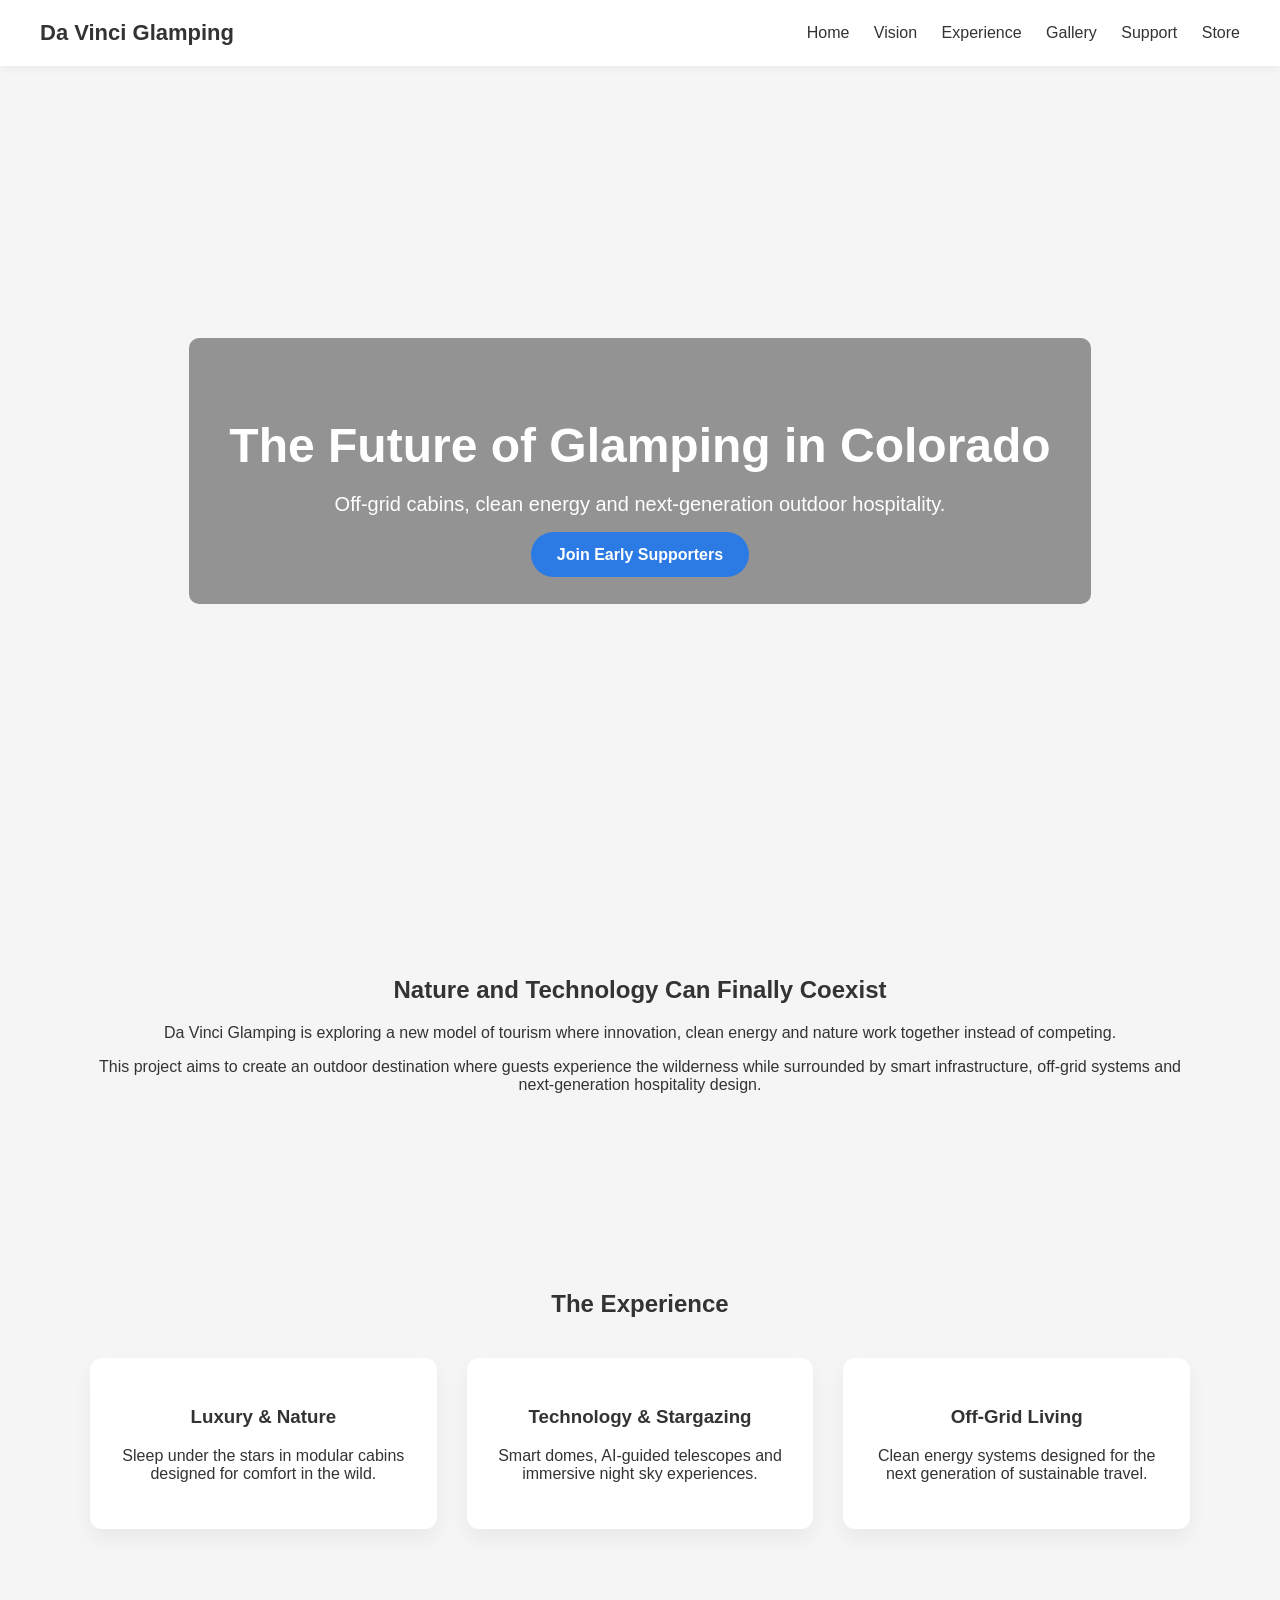
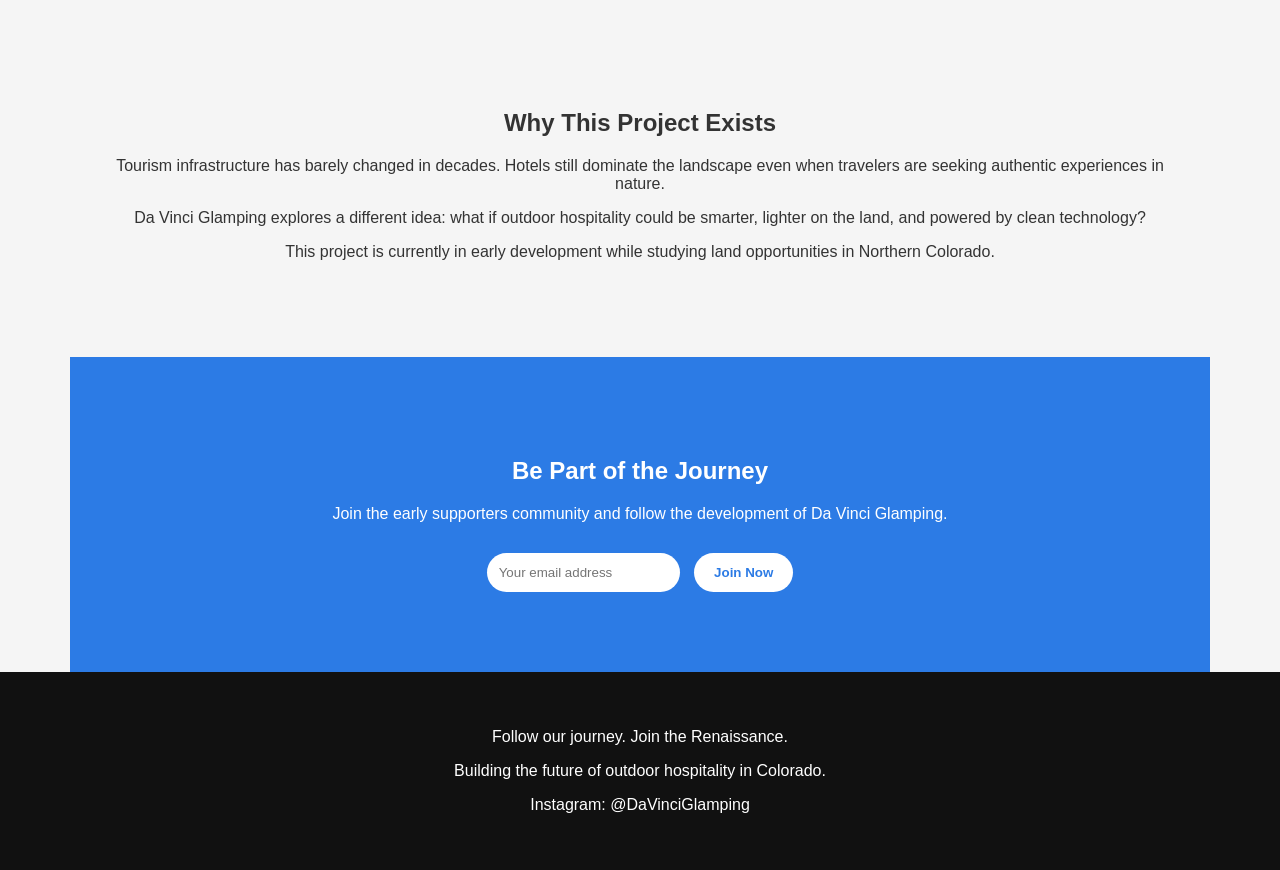
==== index.html @ 0dd84b02 "Update index.html" ====
<!DOCTYPE html>
<html lang="en">

<head>
<meta charset="UTF-8">
<meta name="viewport" content="width=device-width, initial-scale=1.0">

<title>Da Vinci Glamping | Future of Off-Grid Tourism</title>

<style>

body{
margin:0;
font-family:Arial, Helvetica, sans-serif;
background:#f5f5f5;
color:#333;
}

/* NAVBAR */

header{
background:white;
padding:20px;
box-shadow:0 2px 10px rgba(0,0,0,0.05);
}

nav{
display:flex;
justify-content:space-between;
align-items:center;
max-width:1200px;
margin:auto;
}

.logo{
font-size:22px;
font-weight:bold;
}

.menu a{
margin-left:20px;
text-decoration:none;
color:#333;
font-weight:500;
}

/* HERO */

.hero{
height:90vh;
background-image:url("hero.jpg");
background-size:cover;
background-position:center;
display:flex;
align-items:center;
justify-content:center;
text-align:center;
color:white;
}

.hero-content{
background:rgba(0,0,0,0.4);
padding:40px;
border-radius:10px;
}

.hero h1{
font-size:48px;
margin-bottom:10px;
}

.hero p{
font-size:20px;
margin-bottom:30px;
}

.button{
background:#2c7be5;
color:white;
padding:14px 26px;
border-radius:30px;
text-decoration:none;
font-weight:bold;
}

/* SECTIONS */

.section{
max-width:1100px;
margin:auto;
padding:80px 20px;
text-align:center;
}

.cards{
display:grid;
grid-template-columns:repeat(auto-fit,minmax(250px,1fr));
gap:30px;
margin-top:40px;
}

.card{
background:white;
padding:30px;
border-radius:12px;
box-shadow:0 10px 20px rgba(0,0,0,0.05);
}

/* BLUE SECTION */

.blue{
background:#2c7be5;
color:white;
}

/* EMAIL */

.email-box{
margin-top:30px;
}

.email-box input{
padding:12px;
border:none;
border-radius:20px;
margin-right:10px;
}

.email-box button{
padding:12px 20px;
border:none;
border-radius:20px;
background:white;
color:#2c7be5;
font-weight:bold;
}

/* FOOTER */

footer{
background:#111;
color:white;
padding:40px;
text-align:center;
}

</style>

</head>

<body>

<header>

<nav>

<div class="logo">Da Vinci Glamping</div>

<div class="menu">
<a href="index.html">Home</a>
<a href="vision.html">Vision</a>
<a href="experience.html">Experience</a>
<a href="gallery.html">Gallery</a>
<a href="support.html">Support</a>
<a href="shop.html">Store</a>
</div>

</nav>

</header>


<!-- HERO -->

<section class="hero">

<div class="hero-content">

<h1>The Future of Glamping in Colorado</h1>

<p>Off-grid cabins, clean energy and next-generation outdoor hospitality.</p>

<a class="button" href="support.html">Join Early Supporters</a>

</div>

</section>


<!-- VISION -->

<section class="section">

<h2>Nature and Technology Can Finally Coexist</h2>

<p>
Da Vinci Glamping is exploring a new model of tourism where innovation,
clean energy and nature work together instead of competing.
</p>

<p>
This project aims to create an outdoor destination where guests experience
the wilderness while surrounded by smart infrastructure,
off-grid systems and next-generation hospitality design.
</p>

</section>


<!-- EXPERIENCE -->

<section class="section">

<h2>The Experience</h2>

<div class="cards">

<div class="card">
<h3>Luxury & Nature</h3>
<p>Sleep under the stars in modular cabins designed for comfort in the wild.</p>
</div>

<div class="card">
<h3>Technology & Stargazing</h3>
<p>Smart domes, AI-guided telescopes and immersive night sky experiences.</p>
</div>

<div class="card">
<h3>Off-Grid Living</h3>
<p>Clean energy systems designed for the next generation of sustainable travel.</p>
</div>

</div>

</section>


<!-- WHY THIS PROJECT -->

<section class="section">

<h2>Why This Project Exists</h2>

<p>
Tourism infrastructure has barely changed in decades.
Hotels still dominate the landscape even when travelers are seeking
authentic experiences in nature.
</p>

<p>
Da Vinci Glamping explores a different idea:
what if outdoor hospitality could be smarter, lighter on the land,
and powered by clean technology?
</p>

<p>
This project is currently in early development
while studying land opportunities in Northern Colorado.
</p>

</section>


<!-- SUPPORTERS -->

<section class="section blue">

<h2>Be Part of the Journey</h2>

<p>
Join the early supporters community and follow the development
of Da Vinci Glamping.
</p>

<div class="email-box">

<input placeholder="Your email address">

<button>Join Now</button>

</div>

</section>


<footer>

<p>Follow our journey. Join the Renaissance.</p>

<p>Building the future of outdoor hospitality in Colorado.</p>

<p>Instagram: @DaVinciGlamping</p>

</footer>


</body>
</html>
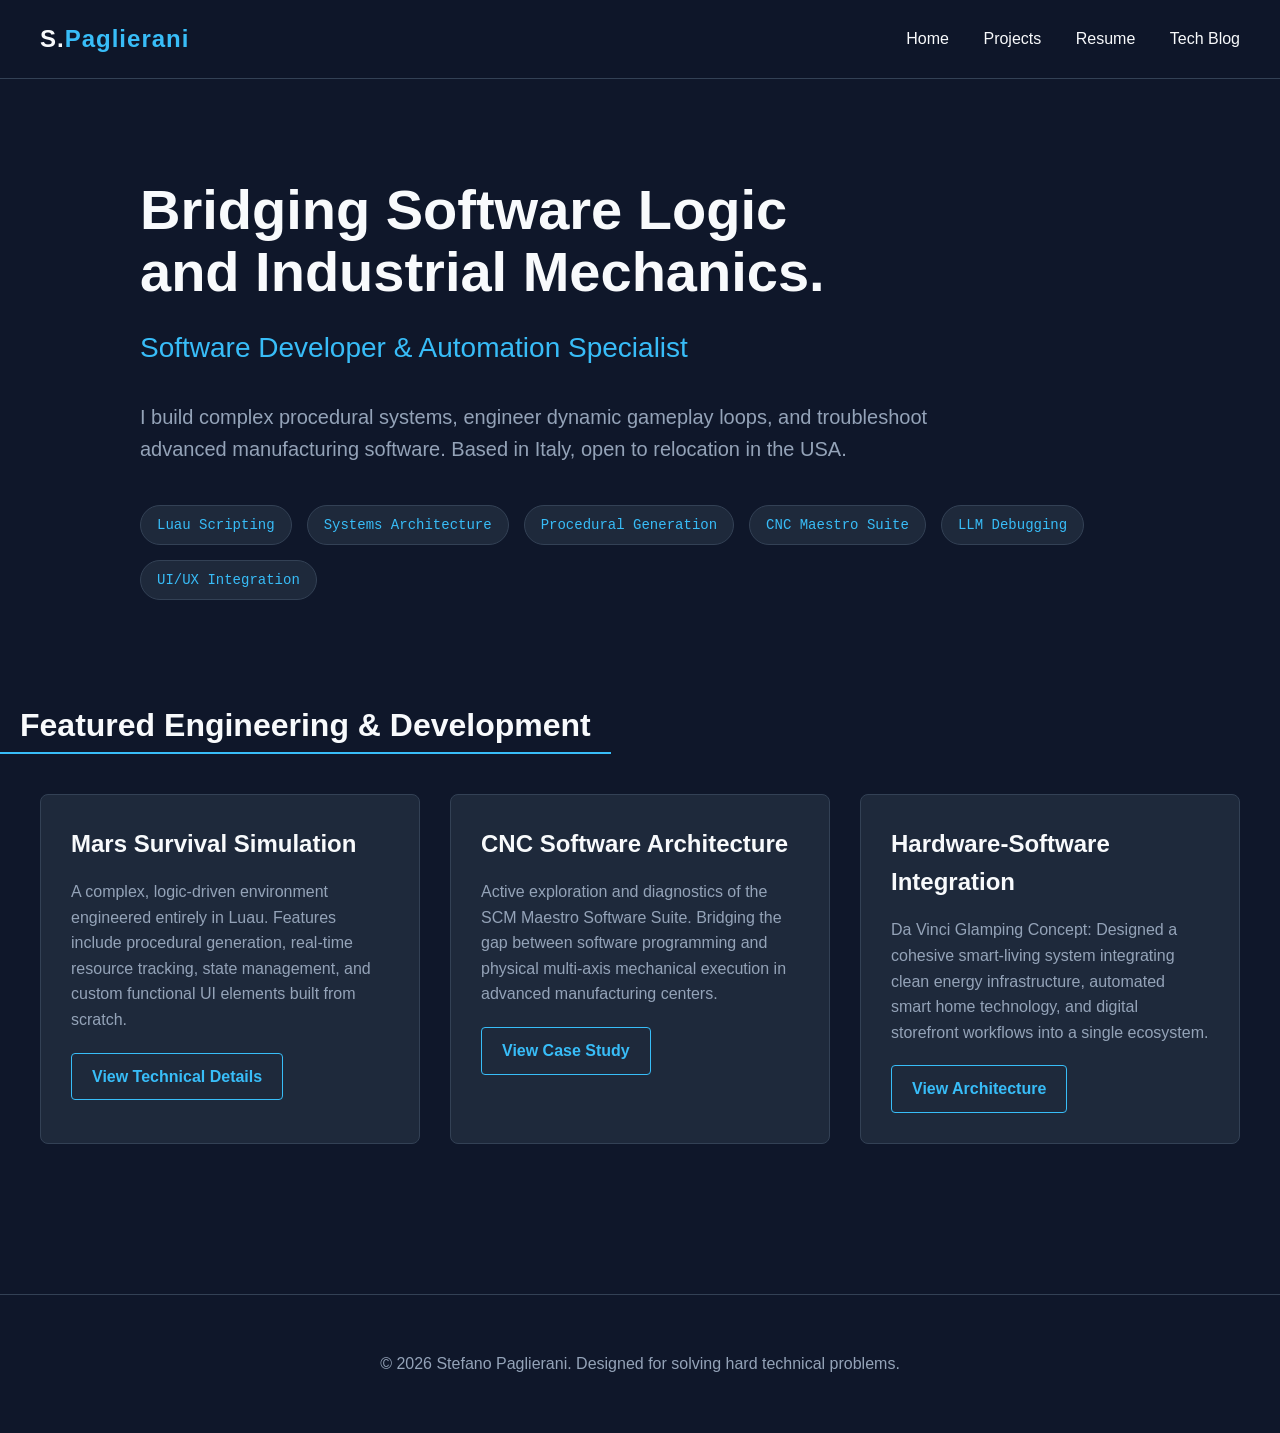
==== commit a4a4a0ec: "Update index.html" ====
--- a/index.html
+++ b/index.html
@@ -1,298 +1,240 @@
 <!DOCTYPE html>
 <html lang="en">
-
 <head>
-<meta charset="UTF-8">
-<meta name="viewport" content="width=device-width, initial-scale=1.0">
-
-<title>Da Vinci Glamping | Future of Off-Grid Tourism</title>
-
-<style>
-
-body{
-margin:0;
-font-family:Arial, Helvetica, sans-serif;
-background:#f5f5f5;
-color:#333;
-}
-
-/* NAVBAR */
-
-header{
-background:white;
-padding:20px;
-box-shadow:0 2px 10px rgba(0,0,0,0.05);
-}
-
-nav{
-display:flex;
-justify-content:space-between;
-align-items:center;
-max-width:1200px;
-margin:auto;
-}
-
-.logo{
-font-size:22px;
-font-weight:bold;
-}
-
-.menu a{
-margin-left:20px;
-text-decoration:none;
-color:#333;
-font-weight:500;
-}
-
-/* HERO */
-
-.hero{
-height:90vh;
-background-image:url("hero.jpg");
-background-size:cover;
-background-position:center;
-display:flex;
-align-items:center;
-justify-content:center;
-text-align:center;
-color:white;
-}
-
-.hero-content{
-background:rgba(0,0,0,0.4);
-padding:40px;
-border-radius:10px;
-}
-
-.hero h1{
-font-size:48px;
-margin-bottom:10px;
-}
-
-.hero p{
-font-size:20px;
-margin-bottom:30px;
-}
-
-.button{
-background:#2c7be5;
-color:white;
-padding:14px 26px;
-border-radius:30px;
-text-decoration:none;
-font-weight:bold;
-}
-
-/* SECTIONS */
-
-.section{
-max-width:1100px;
-margin:auto;
-padding:80px 20px;
-text-align:center;
-}
-
-.cards{
-display:grid;
-grid-template-columns:repeat(auto-fit,minmax(250px,1fr));
-gap:30px;
-margin-top:40px;
-}
-
-.card{
-background:white;
-padding:30px;
-border-radius:12px;
-box-shadow:0 10px 20px rgba(0,0,0,0.05);
-}
-
-/* BLUE SECTION */
-
-.blue{
-background:#2c7be5;
-color:white;
-}
-
-/* EMAIL */
-
-.email-box{
-margin-top:30px;
-}
-
-.email-box input{
-padding:12px;
-border:none;
-border-radius:20px;
-margin-right:10px;
-}
-
-.email-box button{
-padding:12px 20px;
-border:none;
-border-radius:20px;
-background:white;
-color:#2c7be5;
-font-weight:bold;
-}
-
-/* FOOTER */
-
-footer{
-background:#111;
-color:white;
-padding:40px;
-text-align:center;
-}
-
-</style>
-
+    <meta charset="UTF-8">
+    <meta name="viewport" content="width=device-width, initial-scale=1.0">
+    <title>Stefano Paglierani | Software Developer & Automation Specialist</title>
+    <style>
+        :root {
+            --bg-color: #0f172a;
+            --text-main: #f8fafc;
+            --text-muted: #94a3b8;
+            --accent: #38bdf8;
+            --card-bg: #1e293b;
+        }
+
+        body {
+            margin: 0;
+            font-family: 'Segoe UI', Roboto, Helvetica, sans-serif;
+            background-color: var(--bg-color);
+            color: var(--text-main);
+            line-height: 1.6;
+        }
+
+        /* NAVBAR */
+        header {
+            background-color: rgba(15, 23, 42, 0.95);
+            padding: 20px 40px;
+            border-bottom: 1px solid #334155;
+            position: sticky;
+            top: 0;
+            z-index: 100;
+        }
+
+        nav {
+            display: flex;
+            justify-content: space-between;
+            align-items: center;
+            max-width: 1200px;
+            margin: auto;
+        }
+
+        .logo {
+            font-size: 24px;
+            font-weight: 700;
+            letter-spacing: 1px;
+        }
+
+        .logo span {
+            color: var(--accent);
+        }
+
+        .menu a {
+            margin-left: 30px;
+            text-decoration: none;
+            color: var(--text-main);
+            font-weight: 500;
+            transition: color 0.3s;
+        }
+
+        .menu a:hover {
+            color: var(--accent);
+        }
+
+        /* HERO SECTION */
+        .hero {
+            max-width: 1000px;
+            margin: 100px auto;
+            padding: 0 20px;
+        }
+
+        .hero h1 {
+            font-size: 56px;
+            margin-bottom: 10px;
+            line-height: 1.1;
+        }
+
+        .hero h2 {
+            font-size: 28px;
+            color: var(--accent);
+            font-weight: 400;
+            margin-bottom: 30px;
+        }
+
+        .hero p {
+            font-size: 20px;
+            color: var(--text-muted);
+            max-width: 800px;
+            margin-bottom: 40px;
+        }
+
+        /* TECH STACK */
+        .tech-stack {
+            display: flex;
+            gap: 15px;
+            flex-wrap: wrap;
+            margin-bottom: 50px;
+        }
+
+        .tech-tag {
+            background-color: var(--card-bg);
+            border: 1px solid #334155;
+            padding: 8px 16px;
+            border-radius: 20px;
+            font-family: monospace;
+            font-size: 14px;
+            color: var(--accent);
+        }
+
+        /* PROJECTS GRID */
+        .section-title {
+            max-width: 1200px;
+            margin: 0 auto 40px auto;
+            padding: 0 20px;
+            font-size: 32px;
+            border-bottom: 2px solid var(--accent);
+            display: inline-block;
+        }
+
+        .projects {
+            max-width: 1200px;
+            margin: auto;
+            padding: 0 20px 100px 20px;
+            display: grid;
+            grid-template-columns: repeat(auto-fit, minmax(350px, 1fr));
+            gap: 30px;
+        }
+
+        .project-card {
+            background-color: var(--card-bg);
+            padding: 30px;
+            border-radius: 8px;
+            border: 1px solid #334155;
+            transition: transform 0.3s;
+        }
+
+        .project-card:hover {
+            transform: translateY(-5px);
+            border-color: var(--accent);
+        }
+
+        .project-card h3 {
+            font-size: 24px;
+            margin-top: 0;
+            margin-bottom: 15px;
+        }
+
+        .project-card p {
+            color: var(--text-muted);
+            margin-bottom: 20px;
+        }
+
+        .btn {
+            display: inline-block;
+            background-color: transparent;
+            color: var(--accent);
+            padding: 10px 20px;
+            border: 1px solid var(--accent);
+            border-radius: 4px;
+            text-decoration: none;
+            font-weight: bold;
+            transition: all 0.3s;
+        }
+
+        .btn:hover {
+            background-color: var(--accent);
+            color: var(--bg-color);
+        }
+
+        /* FOOTER */
+        footer {
+            text-align: center;
+            padding: 40px;
+            border-top: 1px solid #334155;
+            color: var(--text-muted);
+            margin-top: 50px;
+        }
+    </style>
 </head>
-
 <body>
 
-<header>
-
-<nav>
-
-<div class="logo">Da Vinci Glamping</div>
-
-<div class="menu">
-<a href="index.html">Home</a>
-<a href="vision.html">Vision</a>
-<a href="experience.html">Experience</a>
-<a href="gallery.html">Gallery</a>
-<a href="support.html">Support</a>
-<a href="shop.html">Store</a>
-</div>
-
-</nav>
-
-</header>
-
-
-<!-- HERO -->
-
-<section class="hero">
-
-<div class="hero-content">
-
-<h1>The Future of Glamping in Colorado</h1>
-
-<p>Off-grid cabins, clean energy and next-generation outdoor hospitality.</p>
-
-<a class="button" href="support.html">Join Early Supporters</a>
-
-</div>
-
-</section>
-
-
-<!-- VISION -->
-
-<section class="section">
-
-<h2>Nature and Technology Can Finally Coexist</h2>
-
-<p>
-Da Vinci Glamping is exploring a new model of tourism where innovation,
-clean energy and nature work together instead of competing.
-</p>
-
-<p>
-This project aims to create an outdoor destination where guests experience
-the wilderness while surrounded by smart infrastructure,
-off-grid systems and next-generation hospitality design.
-</p>
-
-</section>
-
-
-<!-- EXPERIENCE -->
-
-<section class="section">
-
-<h2>The Experience</h2>
-
-<div class="cards">
-
-<div class="card">
-<h3>Luxury & Nature</h3>
-<p>Sleep under the stars in modular cabins designed for comfort in the wild.</p>
-</div>
-
-<div class="card">
-<h3>Technology & Stargazing</h3>
-<p>Smart domes, AI-guided telescopes and immersive night sky experiences.</p>
-</div>
-
-<div class="card">
-<h3>Off-Grid Living</h3>
-<p>Clean energy systems designed for the next generation of sustainable travel.</p>
-</div>
-
-</div>
-
-</section>
-
-
-<!-- WHY THIS PROJECT -->
-
-<section class="section">
-
-<h2>Why This Project Exists</h2>
-
-<p>
-Tourism infrastructure has barely changed in decades.
-Hotels still dominate the landscape even when travelers are seeking
-authentic experiences in nature.
-</p>
-
-<p>
-Da Vinci Glamping explores a different idea:
-what if outdoor hospitality could be smarter, lighter on the land,
-and powered by clean technology?
-</p>
-
-<p>
-This project is currently in early development
-while studying land opportunities in Northern Colorado.
-</p>
-
-</section>
-
-
-<!-- SUPPORTERS -->
-
-<section class="section blue">
-
-<h2>Be Part of the Journey</h2>
-
-<p>
-Join the early supporters community and follow the development
-of Da Vinci Glamping.
-</p>
-
-<div class="email-box">
-
-<input placeholder="Your email address">
-
-<button>Join Now</button>
-
-</div>
-
-</section>
-
-
-<footer>
-
-<p>Follow our journey. Join the Renaissance.</p>
-
-<p>Building the future of outdoor hospitality in Colorado.</p>
-
-<p>Instagram: @DaVinciGlamping</p>
-
-</footer>
-
+    <header>
+        <nav>
+            <div class="logo">S.<span>Paglierani</span></div>
+            <div class="menu">
+                <a href="index.html">Home</a>
+                <a href="#projects">Projects</a>
+                <a href="resume.html">Resume</a>
+                <a href="articles.html">Tech Blog</a>
+            </div>
+        </nav>
+    </header>
+
+    <section class="hero">
+        <h1>Bridging Software Logic <br>and Industrial Mechanics.</h1>
+        <h2>Software Developer & Automation Specialist</h2>
+        <p>I build complex procedural systems, engineer dynamic gameplay loops, and troubleshoot advanced manufacturing software. Based in Italy, open to relocation in the USA.</p>
+        
+        <div class="tech-stack">
+            <span class="tech-tag">Luau Scripting</span>
+            <span class="tech-tag">Systems Architecture</span>
+            <span class="tech-tag">Procedural Generation</span>
+            <span class="tech-tag">CNC Maestro Suite</span>
+            <span class="tech-tag">LLM Debugging</span>
+            <span class="tech-tag">UI/UX Integration</span>
+        </div>
+    </section>
+
+    <h2 class="section-title" id="projects">Featured Engineering & Development</h2>
+
+    <section class="projects">
+        
+        <!-- PROJECT 1: MARS -->
+        <div class="project-card">
+            <h3>Mars Survival Simulation</h3>
+            <p>A complex, logic-driven environment engineered entirely in Luau. Features include procedural generation, real-time resource tracking, state management, and custom functional UI elements built from scratch.</p>
+            <a href="project-mars.html" class="btn">View Technical Details</a>
+        </div>
+
+        <!-- PROJECT 2: CNC AUTOMATION -->
+        <div class="project-card">
+            <h3>CNC Software Architecture</h3>
+            <p>Active exploration and diagnostics of the SCM Maestro Software Suite. Bridging the gap between software programming and physical multi-axis mechanical execution in advanced manufacturing centers.</p>
+            <a href="project-cnc.html" class="btn">View Case Study</a>
+        </div>
+
+        <!-- PROJECT 3: DA VINCI (REBRANDED) -->
+        <div class="project-card">
+            <h3>Hardware-Software Integration</h3>
+            <p>Da Vinci Glamping Concept: Designed a cohesive smart-living system integrating clean energy infrastructure, automated smart home technology, and digital storefront workflows into a single ecosystem.</p>
+            <a href="project-integration.html" class="btn">View Architecture</a>
+        </div>
+
+    </section>
+
+    <footer>
+        <p>&copy; 2026 Stefano Paglierani. Designed for solving hard technical problems.</p>
+    </footer>
 
 </body>
 </html>
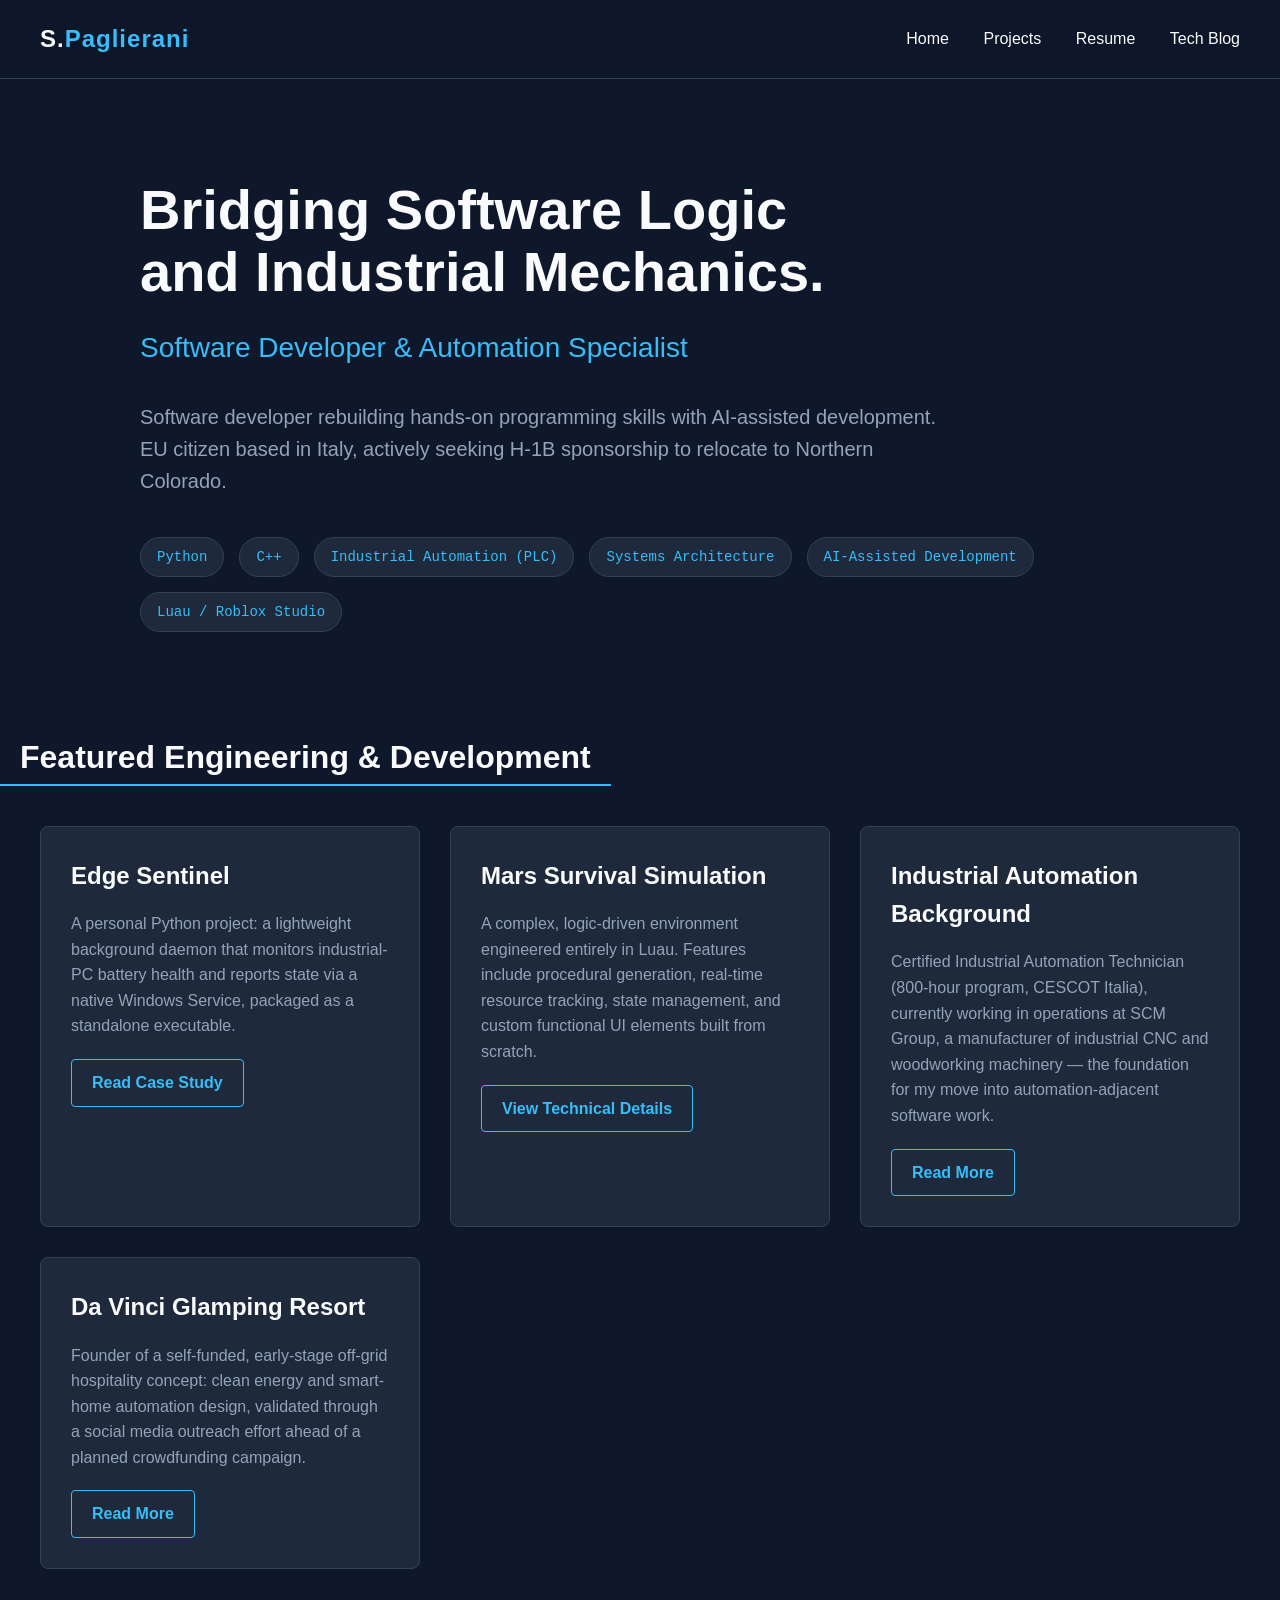
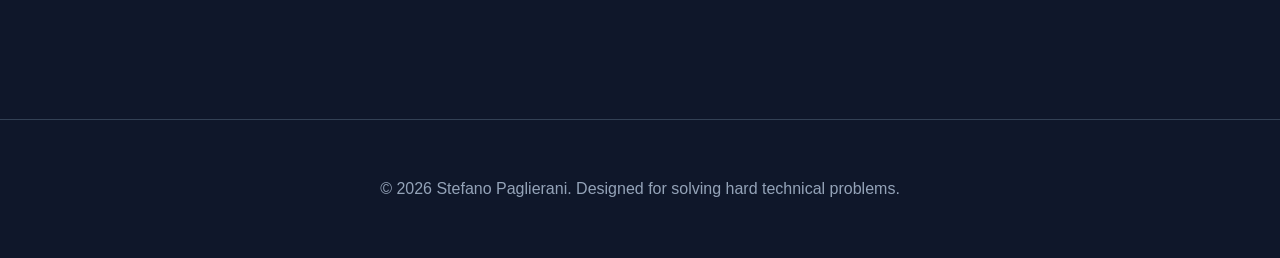
==== commit 85bfb5b2: "rewrite Portfolio for honesty and US job search positioning" ====
--- a/index.html
+++ b/index.html
@@ -193,41 +193,48 @@
     <section class="hero">
         <h1>Bridging Software Logic <br>and Industrial Mechanics.</h1>
         <h2>Software Developer & Automation Specialist</h2>
-        <p>I build complex procedural systems, engineer dynamic gameplay loops, and troubleshoot advanced manufacturing software. Based in Italy, open to relocation in the USA.</p>
-        
+        <p>Software developer rebuilding hands-on programming skills with AI-assisted development. EU citizen based in Italy, actively seeking H-1B sponsorship to relocate to Northern Colorado.</p>
+
         <div class="tech-stack">
-            <span class="tech-tag">Luau Scripting</span>
+            <span class="tech-tag">Python</span>
+            <span class="tech-tag">C++</span>
+            <span class="tech-tag">Industrial Automation (PLC)</span>
             <span class="tech-tag">Systems Architecture</span>
-            <span class="tech-tag">Procedural Generation</span>
-            <span class="tech-tag">CNC Maestro Suite</span>
-            <span class="tech-tag">LLM Debugging</span>
-            <span class="tech-tag">UI/UX Integration</span>
+            <span class="tech-tag">AI-Assisted Development</span>
+            <span class="tech-tag">Luau / Roblox Studio</span>
         </div>
     </section>
 
     <h2 class="section-title" id="projects">Featured Engineering & Development</h2>
 
     <section class="projects">
-        
-        <!-- PROJECT 1: MARS -->
+
+        <!-- PROJECT 1: EDGE SENTINEL -->
+        <div class="project-card">
+            <h3>Edge Sentinel</h3>
+            <p>A personal Python project: a lightweight background daemon that monitors industrial-PC battery health and reports state via a native Windows Service, packaged as a standalone executable.</p>
+            <a href="project-edge-sentinel.html" class="btn">Read Case Study</a>
+        </div>
+
+        <!-- PROJECT 2: MARS -->
         <div class="project-card">
             <h3>Mars Survival Simulation</h3>
             <p>A complex, logic-driven environment engineered entirely in Luau. Features include procedural generation, real-time resource tracking, state management, and custom functional UI elements built from scratch.</p>
             <a href="project-mars.html" class="btn">View Technical Details</a>
         </div>
 
-        <!-- PROJECT 2: CNC AUTOMATION -->
-        <div class="project-card">
-            <h3>CNC Software Architecture</h3>
-            <p>Active exploration and diagnostics of the SCM Maestro Software Suite. Bridging the gap between software programming and physical multi-axis mechanical execution in advanced manufacturing centers.</p>
-            <a href="project-cnc.html" class="btn">View Case Study</a>
-        </div>
-
-        <!-- PROJECT 3: DA VINCI (REBRANDED) -->
-        <div class="project-card">
-            <h3>Hardware-Software Integration</h3>
-            <p>Da Vinci Glamping Concept: Designed a cohesive smart-living system integrating clean energy infrastructure, automated smart home technology, and digital storefront workflows into a single ecosystem.</p>
-            <a href="project-integration.html" class="btn">View Architecture</a>
+        <!-- PROJECT 3: INDUSTRIAL AUTOMATION BACKGROUND -->
+        <div class="project-card">
+            <h3>Industrial Automation Background</h3>
+            <p>Certified Industrial Automation Technician (800-hour program, CESCOT Italia), currently working in operations at SCM Group, a manufacturer of industrial CNC and woodworking machinery &mdash; the foundation for my move into automation-adjacent software work.</p>
+            <a href="project-cnc.html" class="btn">Read More</a>
+        </div>
+
+        <!-- PROJECT 4: DA VINCI GLAMPING -->
+        <div class="project-card">
+            <h3>Da Vinci Glamping Resort</h3>
+            <p>Founder of a self-funded, early-stage off-grid hospitality concept: clean energy and smart-home automation design, validated through a social media outreach effort ahead of a planned crowdfunding campaign.</p>
+            <a href="project-integration.html" class="btn">Read More</a>
         </div>
 
     </section>
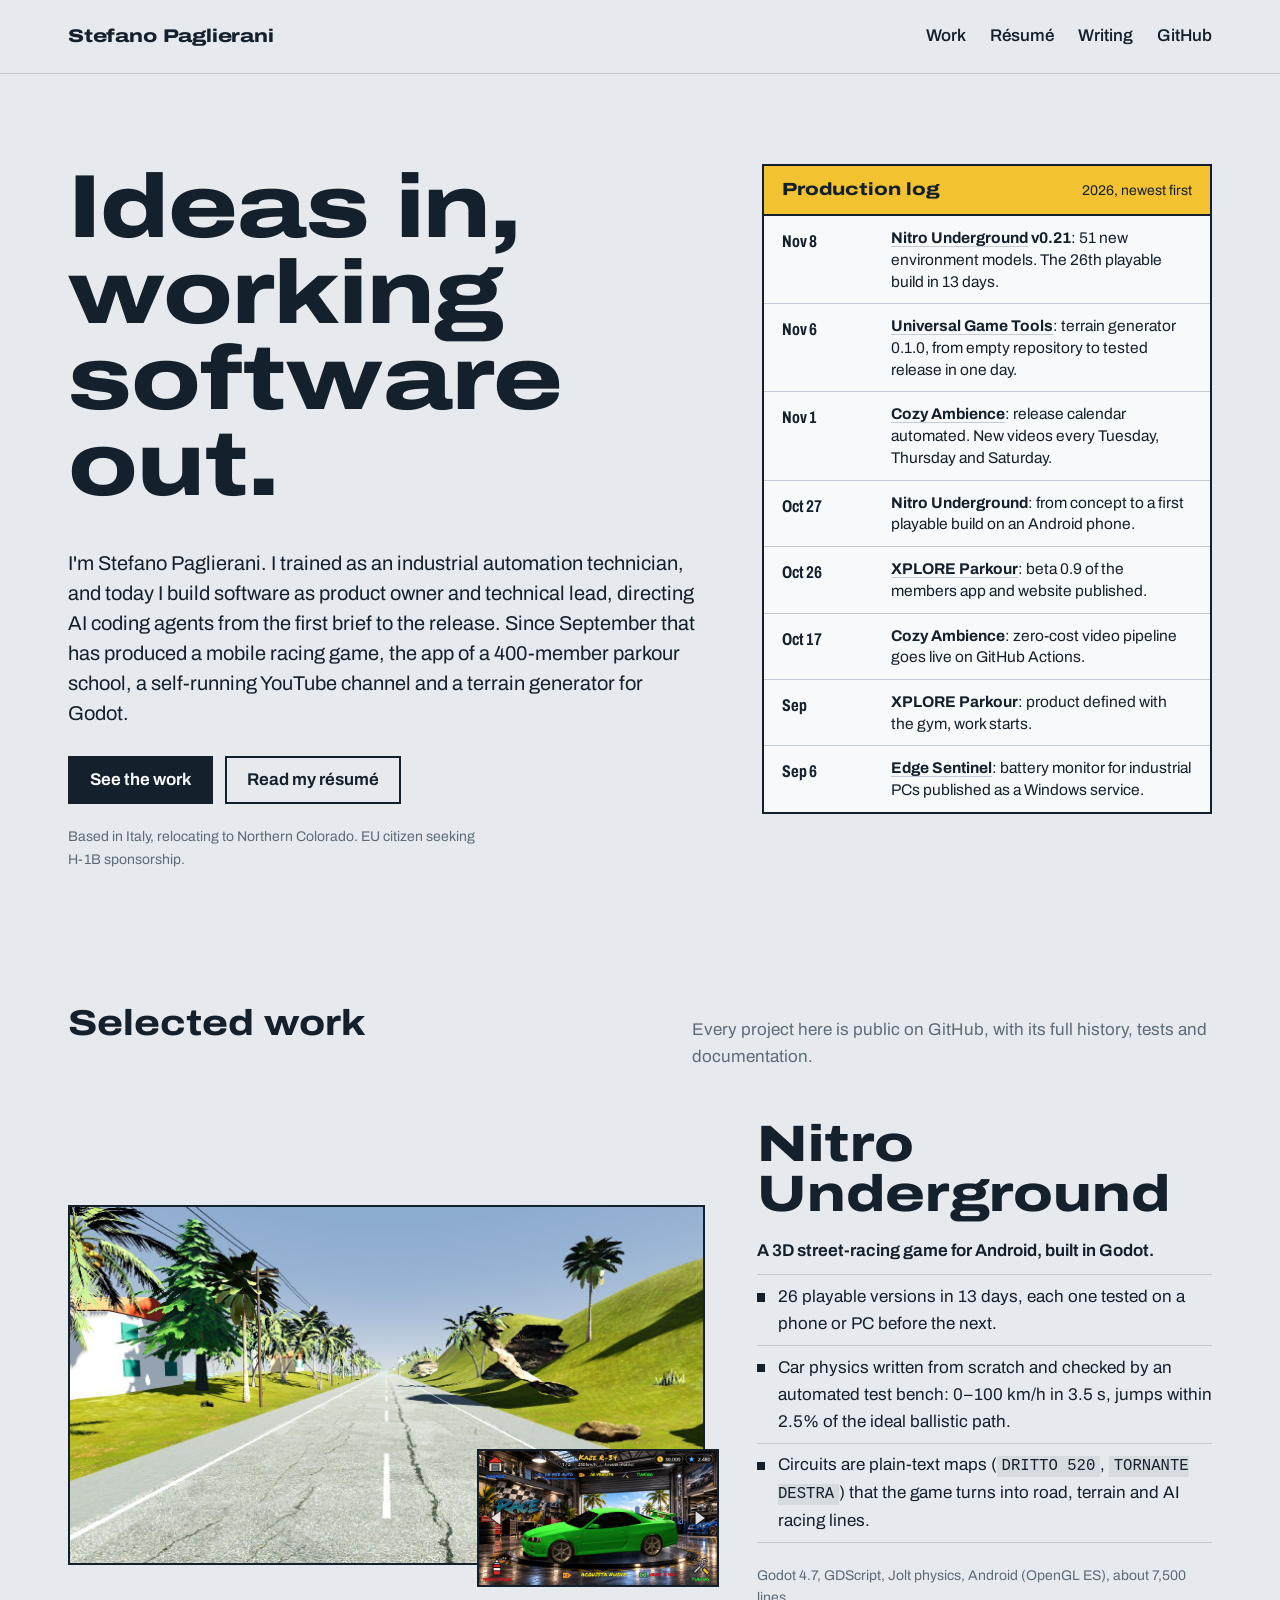
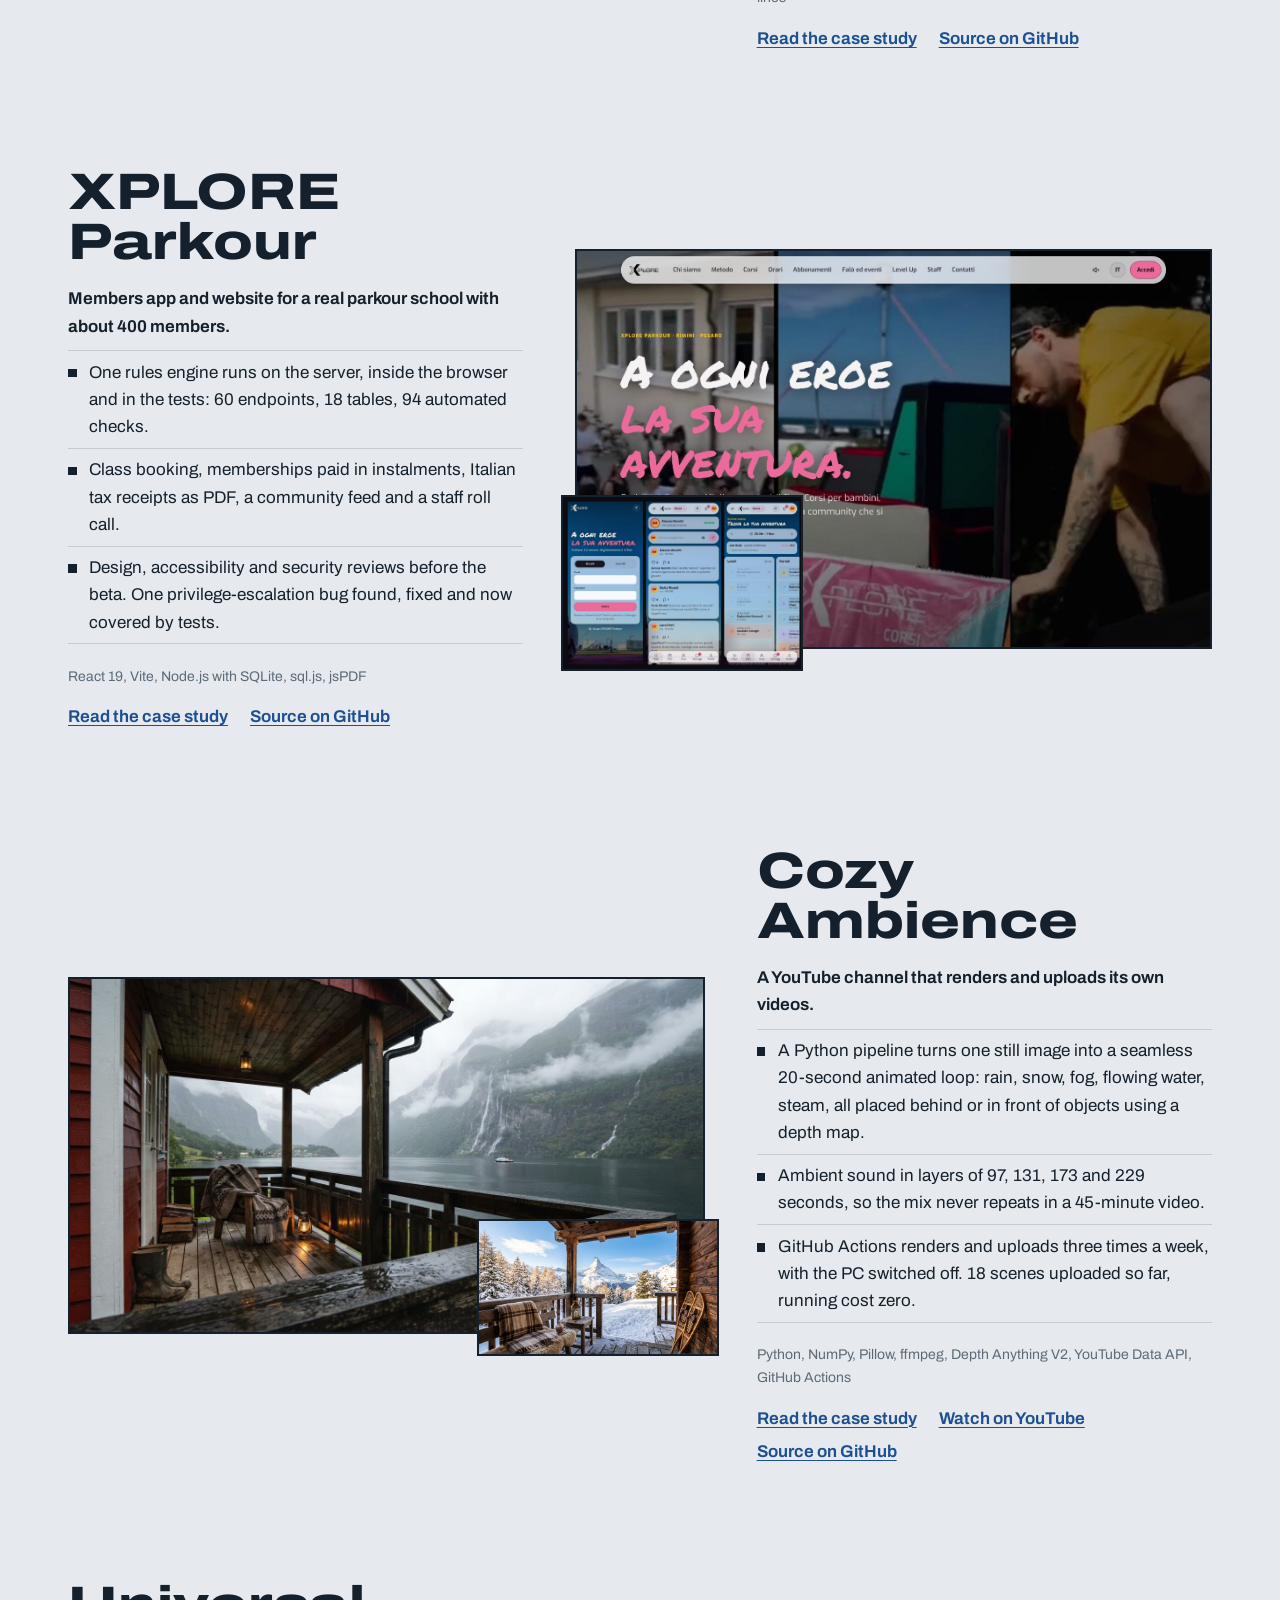
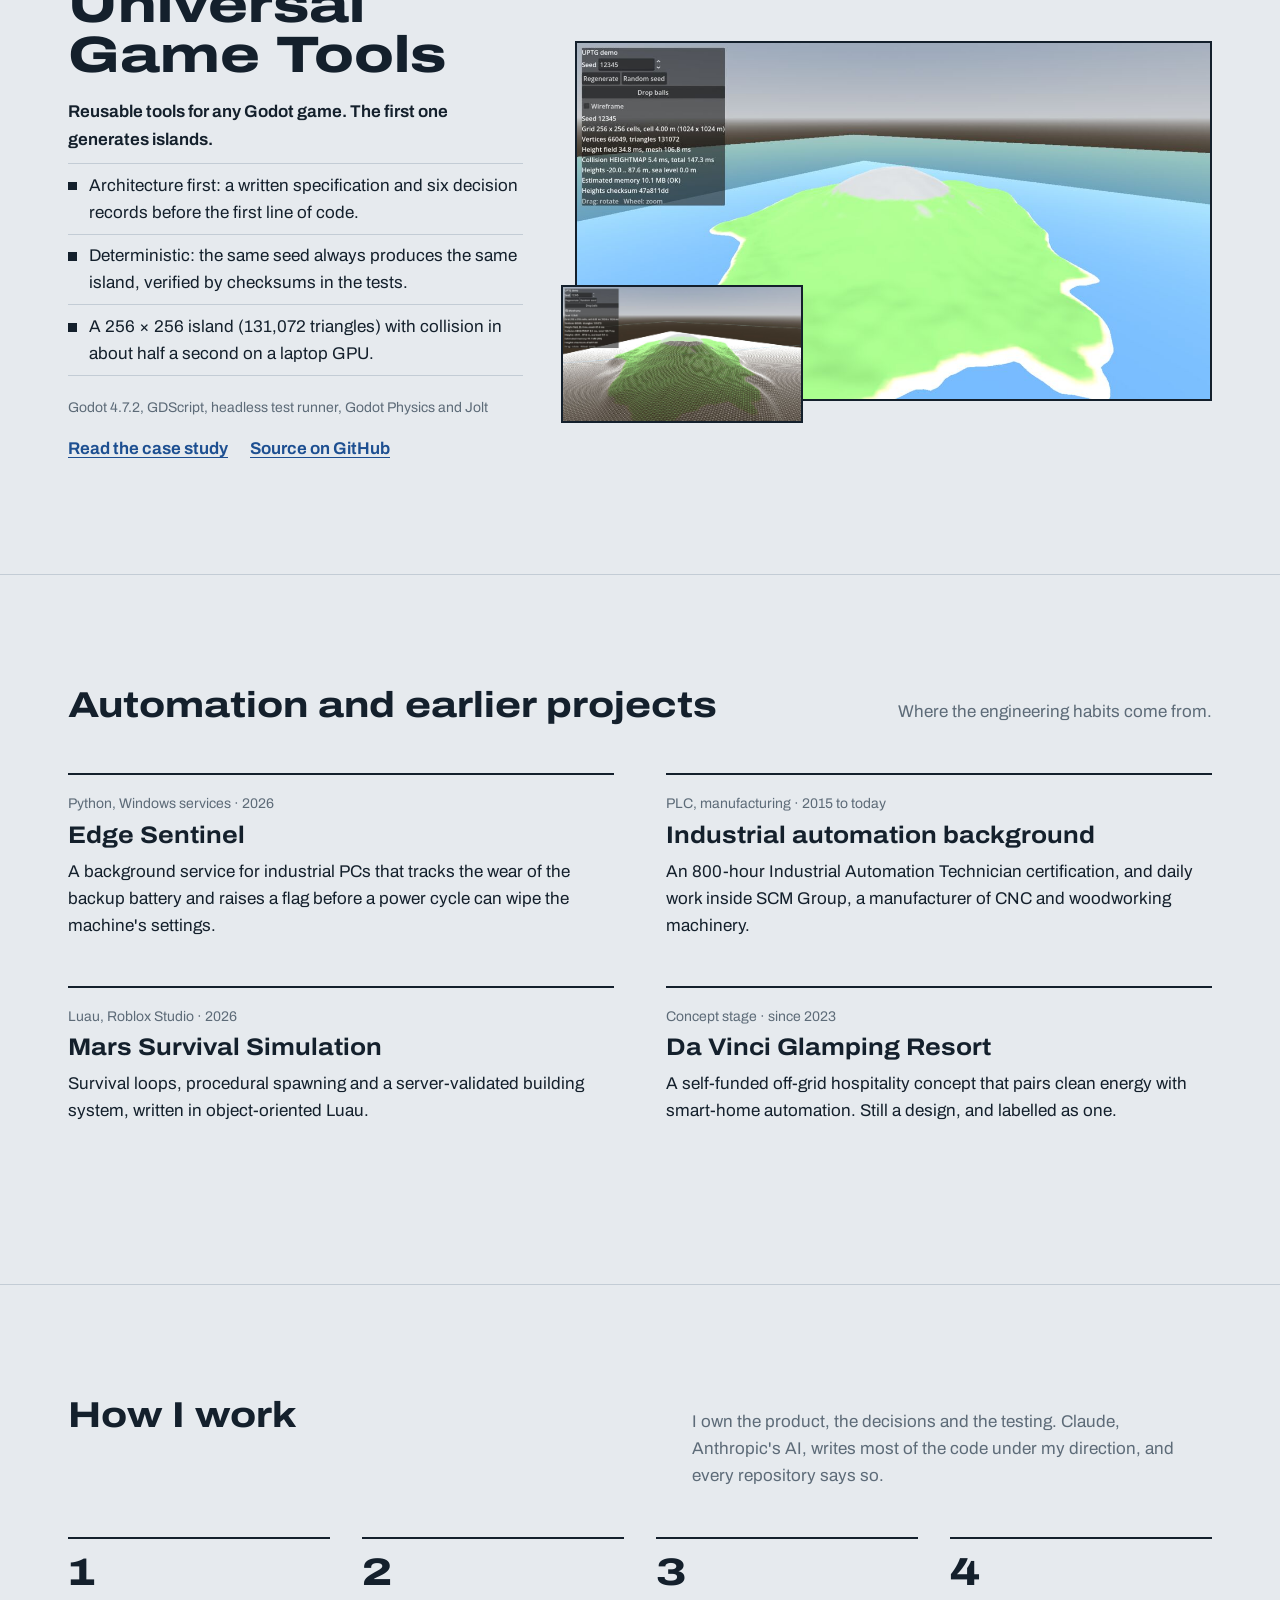
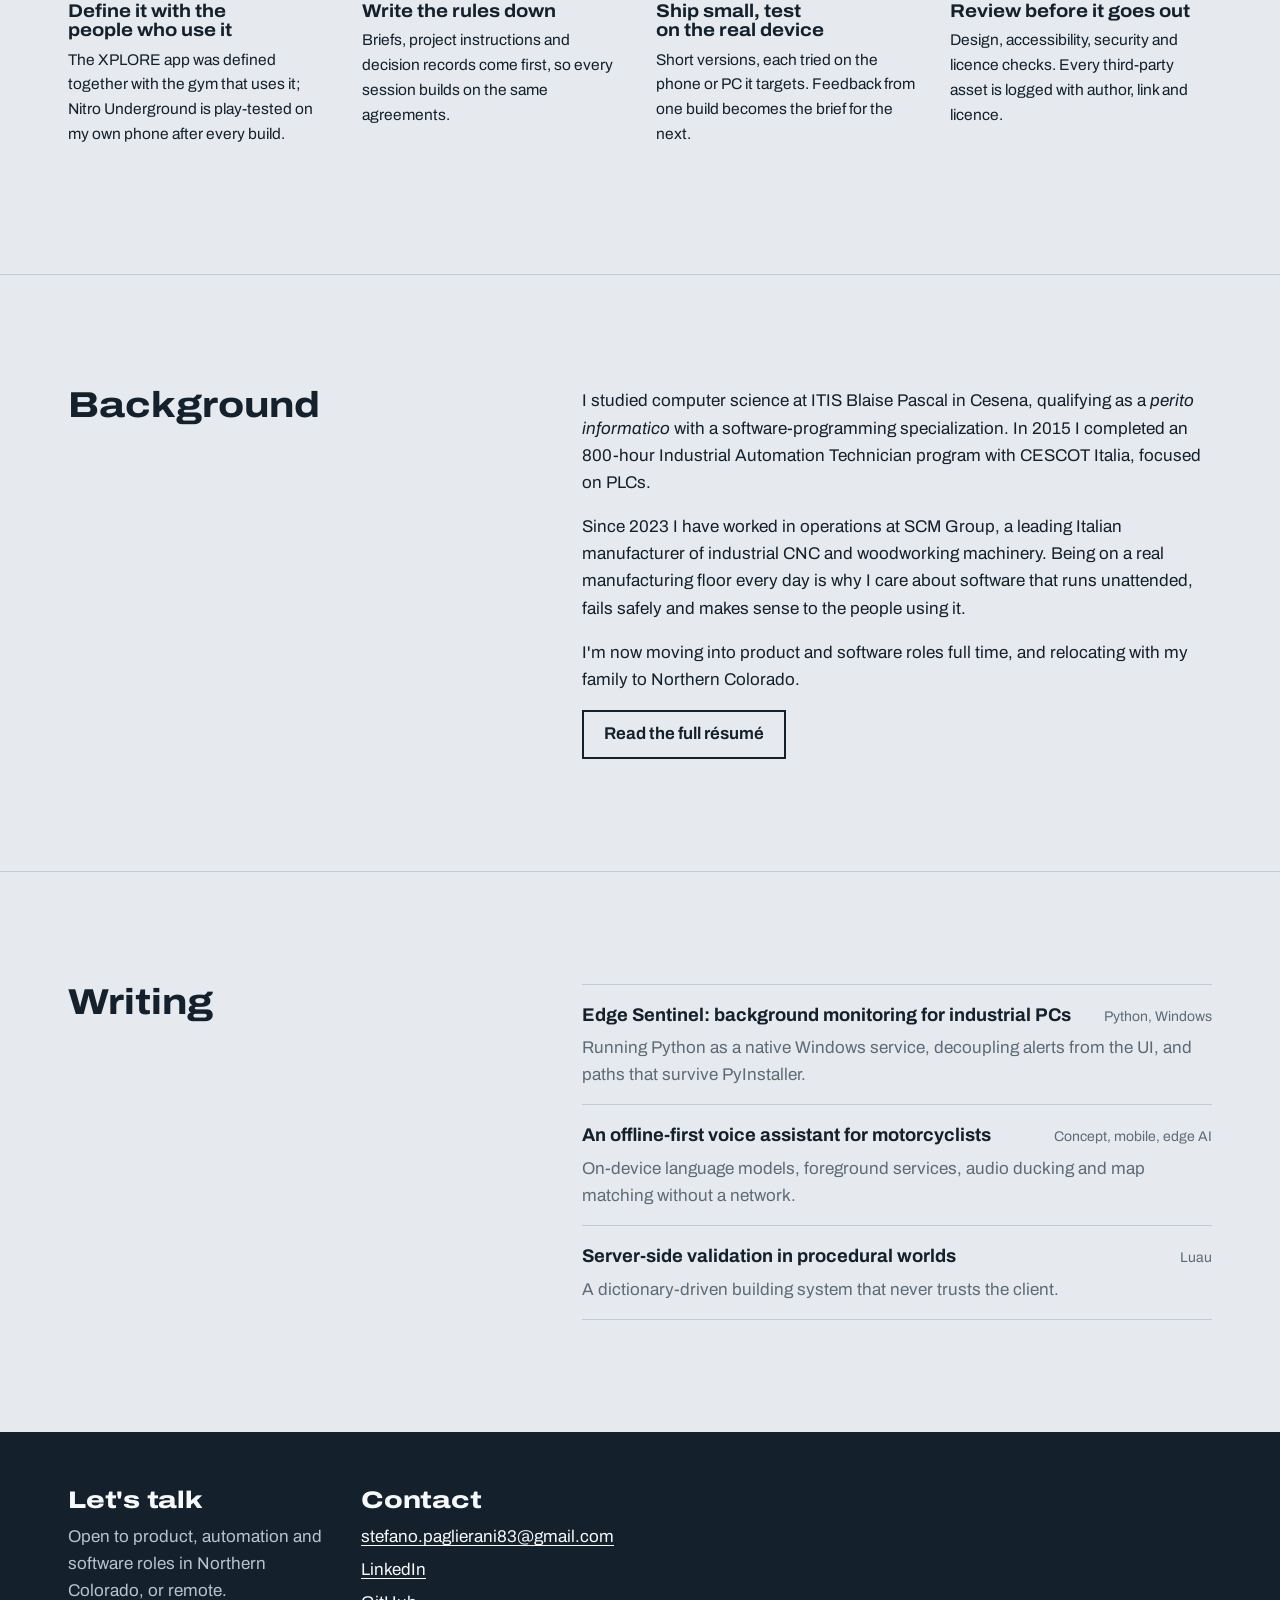
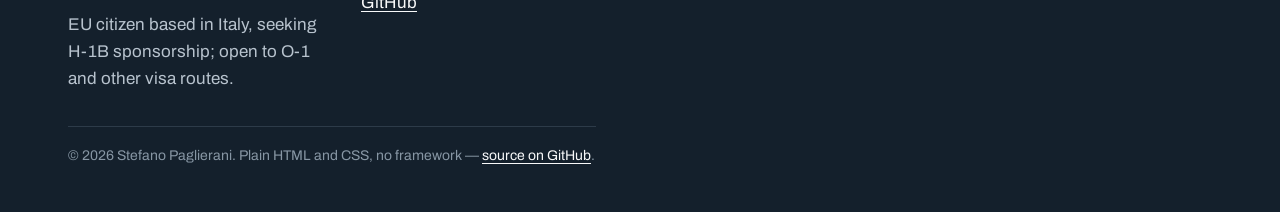
==== commit f23214f8: "Portfolio redesign and new projects New visual identity (machine nameplate + production log, self-ho" ====
--- a/index.html
+++ b/index.html
@@ -1,247 +1,206 @@
 <!DOCTYPE html>
 <html lang="en">
 <head>
-    <meta charset="UTF-8">
-    <meta name="viewport" content="width=device-width, initial-scale=1.0">
-    <title>Stefano Paglierani | Software Developer & Automation Specialist</title>
-    <style>
-        :root {
-            --bg-color: #0f172a;
-            --text-main: #f8fafc;
-            --text-muted: #94a3b8;
-            --accent: #38bdf8;
-            --card-bg: #1e293b;
-        }
-
-        body {
-            margin: 0;
-            font-family: 'Segoe UI', Roboto, Helvetica, sans-serif;
-            background-color: var(--bg-color);
-            color: var(--text-main);
-            line-height: 1.6;
-        }
-
-        /* NAVBAR */
-        header {
-            background-color: rgba(15, 23, 42, 0.95);
-            padding: 20px 40px;
-            border-bottom: 1px solid #334155;
-            position: sticky;
-            top: 0;
-            z-index: 100;
-        }
-
-        nav {
-            display: flex;
-            justify-content: space-between;
-            align-items: center;
-            max-width: 1200px;
-            margin: auto;
-        }
-
-        .logo {
-            font-size: 24px;
-            font-weight: 700;
-            letter-spacing: 1px;
-        }
-
-        .logo span {
-            color: var(--accent);
-        }
-
-        .menu a {
-            margin-left: 30px;
-            text-decoration: none;
-            color: var(--text-main);
-            font-weight: 500;
-            transition: color 0.3s;
-        }
-
-        .menu a:hover {
-            color: var(--accent);
-        }
-
-        /* HERO SECTION */
-        .hero {
-            max-width: 1000px;
-            margin: 100px auto;
-            padding: 0 20px;
-        }
-
-        .hero h1 {
-            font-size: 56px;
-            margin-bottom: 10px;
-            line-height: 1.1;
-        }
-
-        .hero h2 {
-            font-size: 28px;
-            color: var(--accent);
-            font-weight: 400;
-            margin-bottom: 30px;
-        }
-
-        .hero p {
-            font-size: 20px;
-            color: var(--text-muted);
-            max-width: 800px;
-            margin-bottom: 40px;
-        }
-
-        /* TECH STACK */
-        .tech-stack {
-            display: flex;
-            gap: 15px;
-            flex-wrap: wrap;
-            margin-bottom: 50px;
-        }
-
-        .tech-tag {
-            background-color: var(--card-bg);
-            border: 1px solid #334155;
-            padding: 8px 16px;
-            border-radius: 20px;
-            font-family: monospace;
-            font-size: 14px;
-            color: var(--accent);
-        }
-
-        /* PROJECTS GRID */
-        .section-title {
-            max-width: 1200px;
-            margin: 0 auto 40px auto;
-            padding: 0 20px;
-            font-size: 32px;
-            border-bottom: 2px solid var(--accent);
-            display: inline-block;
-        }
-
-        .projects {
-            max-width: 1200px;
-            margin: auto;
-            padding: 0 20px 100px 20px;
-            display: grid;
-            grid-template-columns: repeat(auto-fit, minmax(350px, 1fr));
-            gap: 30px;
-        }
-
-        .project-card {
-            background-color: var(--card-bg);
-            padding: 30px;
-            border-radius: 8px;
-            border: 1px solid #334155;
-            transition: transform 0.3s;
-        }
-
-        .project-card:hover {
-            transform: translateY(-5px);
-            border-color: var(--accent);
-        }
-
-        .project-card h3 {
-            font-size: 24px;
-            margin-top: 0;
-            margin-bottom: 15px;
-        }
-
-        .project-card p {
-            color: var(--text-muted);
-            margin-bottom: 20px;
-        }
-
-        .btn {
-            display: inline-block;
-            background-color: transparent;
-            color: var(--accent);
-            padding: 10px 20px;
-            border: 1px solid var(--accent);
-            border-radius: 4px;
-            text-decoration: none;
-            font-weight: bold;
-            transition: all 0.3s;
-        }
-
-        .btn:hover {
-            background-color: var(--accent);
-            color: var(--bg-color);
-        }
-
-        /* FOOTER */
-        footer {
-            text-align: center;
-            padding: 40px;
-            border-top: 1px solid #334155;
-            color: var(--text-muted);
-            margin-top: 50px;
-        }
-    </style>
+<meta charset="UTF-8">
+<meta name="viewport" content="width=device-width, initial-scale=1">
+<title>Stefano Paglierani — product builder, AI-directed software, industrial automation</title>
+<meta name="description" content="Portfolio of Stefano Paglierani: a mobile racing game, a parkour school app, a self-running YouTube channel and a Godot terrain generator, built as product owner directing AI coding agents.">
+<meta property="og:title" content="Stefano Paglierani — product builder, AI-directed software, industrial automation">
+<meta property="og:description" content="Portfolio of Stefano Paglierani: a mobile racing game, a parkour school app, a self-running YouTube channel and a Godot terrain generator, built as product owner directing AI coding agents.">
+<meta property="og:type" content="website">
+<meta property="og:image" content="assets/img/nitro/v0.21-costa.jpg">
+<meta name="theme-color" content="#e6eaee">
+<link rel="icon" href="assets/img/favicon.svg" type="image/svg+xml">
+<link rel="preload" href="assets/fonts/archivo-latin-wdth-normal.woff2" as="font" type="font/woff2" crossorigin>
+<link rel="stylesheet" href="assets/css/site.css">
+<script>document.documentElement.classList.add("js")</script>
 </head>
 <body>
-
-    <header>
-        <nav>
-            <div class="logo">S.<span>Paglierani</span></div>
-            <div class="menu">
-                <a href="index.html">Home</a>
-                <a href="#projects">Projects</a>
-                <a href="resume.html">Resume</a>
-                <a href="articles.html">Tech Blog</a>
-            </div>
-        </nav>
-    </header>
-
-    <section class="hero">
-        <h1>Bridging Software Logic <br>and Industrial Mechanics.</h1>
-        <h2>Software Developer & Automation Specialist</h2>
-        <p>Software developer rebuilding hands-on programming skills with AI-assisted development. EU citizen based in Italy, actively seeking H-1B sponsorship to relocate to Northern Colorado.</p>
-
-        <div class="tech-stack">
-            <span class="tech-tag">Python</span>
-            <span class="tech-tag">C++</span>
-            <span class="tech-tag">Industrial Automation (PLC)</span>
-            <span class="tech-tag">Systems Architecture</span>
-            <span class="tech-tag">AI-Assisted Development</span>
-            <span class="tech-tag">Luau / Roblox Studio</span>
-        </div>
-    </section>
-
-    <h2 class="section-title" id="projects">Featured Engineering & Development</h2>
-
-    <section class="projects">
-
-        <!-- PROJECT 1: EDGE SENTINEL -->
-        <div class="project-card">
-            <h3>Edge Sentinel</h3>
-            <p>A personal Python project: a lightweight background daemon that monitors industrial-PC battery health and reports state via a native Windows Service, packaged as a standalone executable.</p>
-            <a href="project-edge-sentinel.html" class="btn">Read Case Study</a>
-        </div>
-
-        <!-- PROJECT 2: MARS -->
-        <div class="project-card">
-            <h3>Mars Survival Simulation</h3>
-            <p>A complex, logic-driven environment engineered entirely in Luau. Features include procedural generation, real-time resource tracking, state management, and custom functional UI elements built from scratch.</p>
-            <a href="project-mars.html" class="btn">View Technical Details</a>
-        </div>
-
-        <!-- PROJECT 3: INDUSTRIAL AUTOMATION BACKGROUND -->
-        <div class="project-card">
-            <h3>Industrial Automation Background</h3>
-            <p>Certified Industrial Automation Technician (800-hour program, CESCOT Italia), currently working in operations at SCM Group, a manufacturer of industrial CNC and woodworking machinery &mdash; the foundation for my move into automation-adjacent software work.</p>
-            <a href="project-cnc.html" class="btn">Read More</a>
-        </div>
-
-        <!-- PROJECT 4: DA VINCI GLAMPING -->
-        <div class="project-card">
-            <h3>Da Vinci Glamping Resort</h3>
-            <p>Founder of a self-funded, early-stage off-grid hospitality concept: clean energy and smart-home automation design, validated through a social media outreach effort ahead of a planned crowdfunding campaign.</p>
-            <a href="project-integration.html" class="btn">Read More</a>
-        </div>
-
-    </section>
-
-    <footer>
-        <p>&copy; 2026 Stefano Paglierani. Designed for solving hard technical problems.</p>
-    </footer>
-
+<a class="skip" href="#main">Skip to content</a>
+<header class="site-header">
+  <div class="wrap">
+    <a class="brand" href="index.html">Stefano Paglierani</a>
+    <nav class="site-nav" aria-label="Main"><a href="index.html#work">Work</a><a href="resume.html">Résumé</a><a href="articles.html">Writing</a><a href="https://github.com/stefanopaglierani">GitHub</a></nav>
+  </div>
+</header>
+<main id="main">
+
+<section class="hero">
+  <div class="wrap hero-grid">
+    <div>
+      <h1 class="wide">Ideas in, working software out.</h1>
+      <p class="lead">I'm Stefano Paglierani. I trained as an industrial automation technician, and today I build software as product owner and technical lead, directing AI coding agents from the first brief to the release. Since September that has produced a mobile racing game, the app of a 400-member parkour school, a self-running YouTube channel and a terrain generator for Godot.</p>
+      <div class="actions">
+        <a class="btn solid" href="#work">See the work</a>
+        <a class="btn" href="resume.html">Read my résumé</a>
+      </div>
+      <p class="status-line">Based in Italy, relocating to Northern Colorado. EU citizen seeking H-1B sponsorship.</p>
+    </div>
+    <aside class="log" aria-labelledby="log-title">
+      <div class="log-title"><h2 id="log-title">Production log</h2><span>2026, newest first</span></div>
+      <ol>
+<li><time datetime="2026-11-08">Nov 8</time><span class="what"><b><a href="project-nitro-underground.html">Nitro Underground</a> v0.21</b>: 51 new environment models. The 26th playable build in 13 days.</span></li>
+<li><time datetime="2026-11-06">Nov 6</time><span class="what"><b><a href="project-universal-game-tools.html">Universal Game Tools</a></b>: terrain generator 0.1.0, from empty repository to tested release in one day.</span></li>
+<li><time datetime="2026-11-01">Nov 1</time><span class="what"><b><a href="project-cozy-ambience.html">Cozy Ambience</a></b>: release calendar automated. New videos every Tuesday, Thursday and Saturday.</span></li>
+<li><time datetime="2026-10-27">Oct 27</time><span class="what"><b>Nitro Underground</b>: from concept to a first playable build on an Android phone.</span></li>
+<li><time datetime="2026-10-26">Oct 26</time><span class="what"><b><a href="project-xplore-parkour.html">XPLORE Parkour</a></b>: beta 0.9 of the members app and website published.</span></li>
+<li><time datetime="2026-10-17">Oct 17</time><span class="what"><b>Cozy Ambience</b>: zero-cost video pipeline goes live on GitHub Actions.</span></li>
+<li><time datetime="2026-09">Sep</time><span class="what"><b>XPLORE Parkour</b>: product defined with the gym, work starts.</span></li>
+<li><time datetime="2026-09-06">Sep 6</time><span class="what"><b><a href="project-edge-sentinel.html">Edge Sentinel</a></b>: battery monitor for industrial PCs published as a Windows service.</span></li>
+      </ol>
+    </aside>
+  </div>
+</section>
+
+<section class="section" id="work">
+  <div class="wrap">
+    <div class="section-head">
+      <h2>Selected work</h2>
+      <p>Every project here is public on GitHub, with its full history, tests and documentation.</p>
+    </div>
+    <div class="work">
+<article class="work-item">
+  <div class="work-media">
+    <a href="project-nitro-underground.html" tabindex="-1" aria-hidden="true"><img src="assets/img/nitro/v0.21-costa.jpg" alt="Nitro Underground v0.21: coastal road with palm trees, hills and white houses" width="1280" height="720"></a>
+    <img src="assets/img/nitro/v0.20.4-dealer.jpg" alt="The dealer screen with a green coupé on a turntable" width="1280" height="720" loading="lazy" class="inset">
+  </div>
+  <div class="work-text">
+    <h3><a href="project-nitro-underground.html">Nitro Underground</a></h3>
+    <p class="kind">A 3D street-racing game for Android, built in Godot.</p>
+    <ul class="facts"><li>26 playable versions in 13 days, each one tested on a phone or PC before the next.</li><li>Car physics written from scratch and checked by an automated test bench: 0&ndash;100 km/h in 3.5 s, jumps within 2.5% of the ideal ballistic path.</li><li>Circuits are plain-text maps (<code>DRITTO 520</code>, <code>TORNANTE DESTRA</code>) that the game turns into road, terrain and AI racing lines.</li></ul>
+    <p class="stack">Godot 4.7, GDScript, Jolt physics, Android (OpenGL ES), about 7,500 lines</p>
+    <div class="links"><a href="project-nitro-underground.html">Read the case study</a><a href="https://github.com/stefanopaglierani/nitro-underground">Source on GitHub</a></div>
+  </div>
+</article>
+<article class="work-item">
+  <div class="work-media">
+    <a href="project-xplore-parkour.html" tabindex="-1" aria-hidden="true"><img src="assets/img/xplore/site-hero.jpg" alt="XPLORE Parkour website: 'A ogni eroe la sua avventura' over a parkour training video" width="1440" height="900" loading="lazy"></a>
+    <img src="assets/img/xplore/app-screens-left.jpg" alt="Three app screens: sign-in, community feed and the weekly class timetable" width="1000" height="723" loading="lazy" class="inset">
+  </div>
+  <div class="work-text">
+    <h3><a href="project-xplore-parkour.html">XPLORE Parkour</a></h3>
+    <p class="kind">Members app and website for a real parkour school with about 400 members.</p>
+    <ul class="facts"><li>One rules engine runs on the server, inside the browser and in the tests: 60 endpoints, 18 tables, 94 automated checks.</li><li>Class booking, memberships paid in instalments, Italian tax receipts as PDF, a community feed and a staff roll call.</li><li>Design, accessibility and security reviews before the beta. One privilege-escalation bug found, fixed and now covered by tests.</li></ul>
+    <p class="stack">React 19, Vite, Node.js with SQLite, sql.js, jsPDF</p>
+    <div class="links"><a href="project-xplore-parkour.html">Read the case study</a><a href="https://github.com/stefanopaglierani/xplore-parkour-app">Source on GitHub</a></div>
+  </div>
+</article>
+<article class="work-item">
+  <div class="work-media">
+    <a href="project-cozy-ambience.html" tabindex="-1" aria-hidden="true"><img src="assets/img/cozy/fjord-porch-rain.jpg" alt="A wooden porch above a Norwegian fjord in the rain, with a lantern and a blanket" width="1376" height="768" loading="lazy"></a>
+    <img src="assets/img/cozy/zermatt-snow-porch.jpg" alt="A snowy porch facing the Matterhorn, with a blanket and snowshoes" width="1376" height="768" loading="lazy" class="inset">
+  </div>
+  <div class="work-text">
+    <h3><a href="project-cozy-ambience.html">Cozy Ambience</a></h3>
+    <p class="kind">A YouTube channel that renders and uploads its own videos.</p>
+    <ul class="facts"><li>A Python pipeline turns one still image into a seamless 20-second animated loop: rain, snow, fog, flowing water, steam, all placed behind or in front of objects using a depth map.</li><li>Ambient sound in layers of 97, 131, 173 and 229 seconds, so the mix never repeats in a 45-minute video.</li><li>GitHub Actions renders and uploads three times a week, with the PC switched off. 18 scenes uploaded so far, running cost zero.</li></ul>
+    <p class="stack">Python, NumPy, Pillow, ffmpeg, Depth Anything V2, YouTube Data API, GitHub Actions</p>
+    <div class="links"><a href="project-cozy-ambience.html">Read the case study</a><a href="https://www.youtube.com/@relaxing-video-b1k">Watch on YouTube</a><a href="https://github.com/stefanopaglierani/cozy-ambience">Source on GitHub</a></div>
+  </div>
+</article>
+<article class="work-item">
+  <div class="work-media">
+    <a href="project-universal-game-tools.html" tabindex="-1" aria-hidden="true"><img src="assets/img/ugt/uptg_12345_solid.jpg" alt="A generated island with sandy coast, green slopes and a rocky peak, seed 12345" width="1200" height="675" loading="lazy"></a>
+    <img src="assets/img/ugt/uptg_12345_wire.jpg" alt="The same island in wireframe, showing the triangle grid" width="1200" height="675" loading="lazy" class="inset">
+  </div>
+  <div class="work-text">
+    <h3><a href="project-universal-game-tools.html">Universal Game Tools</a></h3>
+    <p class="kind">Reusable tools for any Godot game. The first one generates islands.</p>
+    <ul class="facts"><li>Architecture first: a written specification and six decision records before the first line of code.</li><li>Deterministic: the same seed always produces the same island, verified by checksums in the tests.</li><li>A 256 &times; 256 island (131,072 triangles) with collision in about half a second on a laptop GPU.</li></ul>
+    <p class="stack">Godot 4.7.2, GDScript, headless test runner, Godot Physics and Jolt</p>
+    <div class="links"><a href="project-universal-game-tools.html">Read the case study</a><a href="https://github.com/stefanopaglierani/universal-game-tools">Source on GitHub</a></div>
+  </div>
+</article>
+    </div>
+  </div>
+</section>
+
+<section class="section" id="more">
+  <div class="wrap">
+    <div class="section-head">
+      <h2>Automation and earlier projects</h2>
+      <p>Where the engineering habits come from.</p>
+    </div>
+    <div class="register">
+      <article>
+        <p class="meta">Python, Windows services &middot; 2026</p>
+        <h3><a href="project-edge-sentinel.html">Edge Sentinel</a></h3>
+        <p>A background service for industrial PCs that tracks the wear of the backup battery and raises a flag before a power cycle can wipe the machine's settings.</p>
+      </article>
+      <article>
+        <p class="meta">PLC, manufacturing &middot; 2015 to today</p>
+        <h3><a href="project-cnc.html">Industrial automation background</a></h3>
+        <p>An 800-hour Industrial Automation Technician certification, and daily work inside SCM Group, a manufacturer of CNC and woodworking machinery.</p>
+      </article>
+      <article>
+        <p class="meta">Luau, Roblox Studio &middot; 2026</p>
+        <h3><a href="project-mars.html">Mars Survival Simulation</a></h3>
+        <p>Survival loops, procedural spawning and a server-validated building system, written in object-oriented Luau.</p>
+      </article>
+      <article>
+        <p class="meta">Concept stage &middot; since 2023</p>
+        <h3><a href="project-integration.html">Da Vinci Glamping Resort</a></h3>
+        <p>A self-funded off-grid hospitality concept that pairs clean energy with smart-home automation. Still a design, and labelled as one.</p>
+      </article>
+    </div>
+  </div>
+</section>
+
+<section class="section" id="how">
+  <div class="wrap">
+    <div class="section-head">
+      <h2>How I work</h2>
+      <p>I own the product, the decisions and the testing. Claude, Anthropic's AI, writes most of the code under my direction, and every repository says so.</p>
+    </div>
+    <ol class="process">
+      <li><h3>Define it with the people who use it</h3><p>The XPLORE app was defined together with the gym that uses it; Nitro Underground is play-tested on my own phone after every build.</p></li>
+      <li><h3>Write the rules down</h3><p>Briefs, project instructions and decision records come first, so every session builds on the same agreements.</p></li>
+      <li><h3>Ship small, test on the real device</h3><p>Short versions, each tried on the phone or PC it targets. Feedback from one build becomes the brief for the next.</p></li>
+      <li><h3>Review before it goes out</h3><p>Design, accessibility, security and licence checks. Every third-party asset is logged with author, link and licence.</p></li>
+    </ol>
+  </div>
+</section>
+
+<section class="section" id="background">
+  <div class="wrap split">
+    <h2>Background</h2>
+    <div>
+      <p>I studied computer science at ITIS Blaise Pascal in Cesena, qualifying as a <i>perito informatico</i> with a software-programming specialization. In 2015 I completed an 800-hour Industrial Automation Technician program with CESCOT Italia, focused on PLCs.</p>
+      <p>Since 2023 I have worked in operations at SCM Group, a leading Italian manufacturer of industrial CNC and woodworking machinery. Being on a real manufacturing floor every day is why I care about software that runs unattended, fails safely and makes sense to the people using it.</p>
+      <p>I'm now moving into product and software roles full time, and relocating with my family to Northern Colorado.</p>
+      <div class="actions"><a class="btn" href="resume.html">Read the full résumé</a></div>
+    </div>
+  </div>
+</section>
+
+<section class="section" id="writing">
+  <div class="wrap split">
+    <h2>Writing</h2>
+    <ul class="writing">
+      <li><a href="project-edge-sentinel.html">Edge Sentinel: background monitoring for industrial PCs</a><span>Python, Windows</span><p>Running Python as a native Windows service, decoupling alerts from the UI, and paths that survive PyInstaller.</p></li>
+      <li><a href="article-motorcycle-ai.html">An offline-first voice assistant for motorcyclists</a><span>Concept, mobile, edge AI</span><p>On-device language models, foreground services, audio ducking and map matching without a network.</p></li>
+      <li><a href="article-luau-architecture.html">Server-side validation in procedural worlds</a><span>Luau</span><p>A dictionary-driven building system that never trusts the client.</p></li>
+    </ul>
+  </div>
+</section>
+
+</main>
+<footer class="site-footer">
+  <div class="wrap">
+    <div>
+      <h2 class="wide">Let's talk</h2>
+      <p>Open to product, automation and software roles in Northern Colorado, or remote.</p>
+      <p>EU citizen based in Italy, seeking H-1B sponsorship; open to O-1 and other visa routes.</p>
+    </div>
+    <div>
+      <h2 class="wide">Contact</h2>
+      <p><a href="mailto:stefano.paglierani83@gmail.com">stefano.paglierani83@gmail.com</a></p>
+      <p><a href="https://www.linkedin.com/in/stefano-paglierani-a4067a398/">LinkedIn</a></p>
+      <p><a href="https://github.com/stefanopaglierani">GitHub</a></p>
+    </div>
+    <p class="fine">&copy; 2026 Stefano Paglierani. Plain HTML and CSS, no framework &mdash; <a href="https://github.com/stefanopaglierani/Portfolio">source on GitHub</a>.</p>
+  </div>
+</footer>
+<script src="assets/js/site.js" defer></script>
 </body>
 </html>
--- a/assets/css/site.css
+++ b/assets/css/site.css
@@ -0,0 +1,327 @@
+/* Stefano Paglierani — portfolio
+   Identity: machine nameplate + production log. Light enamel base, ink type,
+   signal yellow reserved for nameplates, anodized blue for links. One family (Archivo),
+   contrast made with width: wide for names, normal for reading, condensed for data. */
+
+@font-face {
+  font-family: "Archivo";
+  src: url("../fonts/archivo-latin-wdth-normal.woff2") format("woff2-variations"), url("../fonts/archivo-latin-wdth-normal.woff2") format("woff2");
+  font-weight: 100 900; font-stretch: 62% 125%; font-style: normal; font-display: swap;
+}
+@font-face {
+  font-family: "Archivo";
+  src: url("../fonts/archivo-latin-wdth-italic.woff2") format("woff2-variations"), url("../fonts/archivo-latin-wdth-italic.woff2") format("woff2");
+  font-weight: 100 900; font-stretch: 62% 125%; font-style: italic; font-display: swap;
+}
+
+:root {
+  --enamel: #e6eaee;
+  --paper: #f8f9fa;
+  --ink: #14202c;
+  --steel: #5d6b78;
+  --line: #c3ccd5;
+  --signal: #f2c230;
+  --anodized: #1d4f91;
+  --anodized-dark: #143a6c;
+
+  --font: "Archivo", "Helvetica Neue", Arial, sans-serif;
+  --measure: 66ch;
+  --gutter: clamp(20px, 4vw, 48px);
+  --max: 1240px;
+
+  /* type scale, 1.25 steps from 17px */
+  --t-small: 0.875rem;
+  --t-body: 1.0625rem;
+  --t-lead: 1.25rem;
+  --t-h3: 1.5rem;
+  --t-h2: clamp(1.75rem, 3vw, 2.25rem);
+  --t-name: clamp(2.1rem, 4.4vw, 3.2rem);
+  --t-hero: clamp(2.6rem, 7vw, 5.6rem);
+}
+
+*, *::before, *::after { box-sizing: border-box; }
+
+html { -webkit-text-size-adjust: 100%; scroll-padding-top: 24px; }
+
+body {
+  margin: 0;
+  background: var(--enamel);
+  color: var(--ink);
+  font-family: var(--font);
+  font-size: var(--t-body);
+  line-height: 1.6;
+  font-variation-settings: "wdth" 100;
+  -webkit-font-smoothing: antialiased;
+}
+
+img { display: block; max-width: 100%; height: auto; }
+
+a { color: var(--anodized); text-decoration-thickness: 1px; text-underline-offset: 0.18em; }
+a:hover { color: var(--anodized-dark); text-decoration-thickness: 2px; }
+:focus-visible { outline: 3px solid var(--anodized); outline-offset: 3px; border-radius: 2px; }
+
+.skip { position: absolute; left: -9999px; top: 8px; background: var(--ink); color: var(--paper); padding: 8px 14px; z-index: 10; }
+.skip:focus { left: 8px; }
+
+/* ---------- type ---------- */
+
+h1, h2, h3, h4 { margin: 0; line-height: 1.05; text-wrap: balance; }
+
+.wide { font-variation-settings: "wdth" 125; font-weight: 800; letter-spacing: -0.01em; }
+.condensed { font-variation-settings: "wdth" 72; }
+
+h1.wide { font-size: var(--t-hero); line-height: 0.96; }
+h2 { font-size: var(--t-h2); font-variation-settings: "wdth" 118; font-weight: 750; }
+h3 { font-size: var(--t-h3); font-variation-settings: "wdth" 110; font-weight: 700; }
+
+p { margin: 0 0 1em; max-width: var(--measure); }
+.lead { font-size: var(--t-lead); line-height: 1.5; color: var(--ink); max-width: 60ch; }
+.muted { color: var(--steel); }
+small, .small { font-size: var(--t-small); }
+
+ul.facts { list-style: none; padding: 0; margin: 0 0 1.25em; max-width: var(--measure); }
+ul.facts li { padding: 0.45em 0 0.45em 1.25em; border-top: 1px solid var(--line); position: relative; }
+ul.facts li:last-child { border-bottom: 1px solid var(--line); }
+ul.facts li::before { content: ""; position: absolute; left: 0; top: 1.05em; width: 0.5em; height: 0.5em; background: var(--ink); }
+
+/* ---------- layout ---------- */
+
+.wrap { max-width: var(--max); margin: 0 auto; padding-inline: var(--gutter); }
+.section { padding-block: clamp(56px, 9vw, 112px); }
+.section + .section { border-top: 1px solid var(--line); }
+.section-head { display: flex; flex-wrap: wrap; align-items: baseline; justify-content: space-between; gap: 8px 24px; margin-bottom: clamp(28px, 4vw, 48px); }
+.section-head p { margin: 0; color: var(--steel); max-width: 52ch; }
+
+/* ---------- header / footer ---------- */
+
+.site-header { border-bottom: 1px solid var(--line); background: var(--enamel); }
+.site-header .wrap { display: flex; flex-wrap: wrap; align-items: center; justify-content: space-between; gap: 12px 32px; padding-block: 18px; }
+.brand { font-variation-settings: "wdth" 125; font-weight: 800; font-size: 1.15rem; color: var(--ink); text-decoration: none; letter-spacing: -0.01em; }
+.brand:hover { color: var(--ink); }
+.site-nav { display: flex; flex-wrap: wrap; gap: 4px 24px; }
+.site-nav a { color: var(--ink); text-decoration: none; font-weight: 550; padding-block: 4px; border-bottom: 2px solid transparent; }
+.site-nav a:hover, .site-nav a[aria-current="page"] { border-bottom-color: var(--ink); color: var(--ink); }
+
+.site-footer { background: var(--ink); color: var(--paper); padding-block: 56px 40px; margin-top: 0; }
+.site-footer a { color: var(--paper); }
+.site-footer .wrap { display: grid; gap: 28px; grid-template-columns: repeat(auto-fit, minmax(220px, 1fr)); align-items: start; }
+.site-footer h2 { font-size: var(--t-h3); margin-bottom: 10px; }
+.site-footer p { color: #b8c3ce; margin: 0 0 6px; }
+.site-footer .fine { grid-column: 1 / -1; border-top: 1px solid #2d3b49; padding-top: 18px; font-size: var(--t-small); color: #8796a4; }
+
+/* ---------- buttons ---------- */
+
+.actions { display: flex; flex-wrap: wrap; gap: 12px; margin-top: 8px; }
+.btn { display: inline-block; padding: 12px 20px; font-weight: 650; text-decoration: none; border: 2px solid var(--ink); color: var(--ink); background: transparent; line-height: 1.2; }
+.btn:hover { background: var(--ink); color: var(--paper); text-decoration: none; }
+.btn.solid { background: var(--ink); color: var(--paper); }
+.btn.solid:hover { background: var(--anodized-dark); border-color: var(--anodized-dark); color: var(--paper); }
+
+/* ---------- hero ---------- */
+
+.hero { padding-block: clamp(40px, 7vw, 96px) clamp(24px, 4vw, 48px); }
+.hero + .section { padding-top: clamp(40px, 6vw, 72px); border-top: 0; }
+.hero-grid { display: grid; grid-template-columns: minmax(0, 7fr) minmax(0, 5fr); gap: clamp(32px, 5vw, 72px); align-items: start; }
+.hero h1 { margin-bottom: 0.45em; }
+.hero .lead { margin-bottom: 1.4em; }
+.status-line { margin-top: 22px; font-size: var(--t-small); color: var(--steel); max-width: 52ch; }
+
+/* ---------- production log (the signature element) ---------- */
+
+.log { background: var(--paper); border: 2px solid var(--ink); position: relative; }
+.log-title { background: var(--signal); display: flex; justify-content: space-between; align-items: baseline; gap: 12px; padding: 14px 18px 12px; border-bottom: 2px solid var(--ink); }
+.log-title h2 { font-size: 1.1rem; font-variation-settings: "wdth" 125; font-weight: 800; }
+.log-title span { font-size: var(--t-small); color: var(--ink); }
+.log ol { list-style: none; margin: 0; padding: 0; }
+.log li { display: grid; grid-template-columns: 5.6em minmax(0, 1fr); gap: 4px 14px; padding: 11px 18px; border-bottom: 1px solid var(--line); }
+.log li:last-child { border-bottom: 0; }
+.log time { font-variation-settings: "wdth" 72; font-weight: 700; font-variant-numeric: tabular-nums; white-space: nowrap; padding-top: 1px; }
+.log .what { font-size: 0.97rem; line-height: 1.4; }
+.log .what b { font-weight: 700; }
+.log a { color: inherit; }
+.log .what a { text-decoration-color: var(--line); }
+
+.js .log li { opacity: 0; transform: translateY(4px); }
+.js .log.is-running li { animation: stamp 0.32s ease-out forwards; animation-delay: calc(var(--i) * 90ms + 150ms); }
+@keyframes stamp { to { opacity: 1; transform: none; } }
+
+/* ---------- nameplate ---------- */
+
+.plate {
+  --rivet: radial-gradient(circle, #8a7322 0 2.5px, #c9a12a 3px 4px, transparent 4.5px);
+  background:
+    var(--rivet) 10px 10px / 14px 14px no-repeat,
+    var(--rivet) calc(100% - 10px) 10px / 14px 14px no-repeat,
+    var(--rivet) 10px calc(100% - 10px) / 14px 14px no-repeat,
+    var(--rivet) calc(100% - 10px) calc(100% - 10px) / 14px 14px no-repeat,
+    var(--signal);
+  color: var(--ink);
+  padding: 30px 32px;
+  position: relative;
+}
+.plate::after { content: ""; position: absolute; inset: 22px; border: 1.5px solid rgba(20, 32, 44, 0.55); pointer-events: none; }
+.plate dl { margin: 0; display: grid; grid-template-columns: max-content minmax(0, 1fr); gap: 8px 20px; position: relative; z-index: 1; padding: 12px 14px; }
+.plate dt { font-variation-settings: "wdth" 72; font-weight: 700; }
+.plate dd { margin: 0; }
+.plate a { color: var(--ink); font-weight: 650; }
+
+/* ---------- work (index) ---------- */
+
+.work { display: grid; gap: clamp(64px, 9vw, 120px); }
+.work-item { display: grid; grid-template-columns: minmax(0, 7fr) minmax(0, 5fr); gap: clamp(24px, 4vw, 56px); align-items: center; }
+.work-item:nth-child(even) { grid-template-columns: minmax(0, 5fr) minmax(0, 7fr); }
+.work-item:nth-child(even) .work-media { order: 2; }
+.work-media { position: relative; }
+.work-media img { width: 100%; border: 2px solid var(--ink); background: var(--ink); }
+.work-media .inset { position: absolute; width: 38%; right: -14px; bottom: -22px; border: 2px solid var(--ink); box-shadow: 8px 8px 0 var(--enamel); }
+.work-item:nth-child(even) .work-media .inset { right: auto; left: -14px; box-shadow: -8px 8px 0 var(--enamel); }
+.work-text h3 { font-size: var(--t-name); font-variation-settings: "wdth" 125; font-weight: 800; margin-bottom: 0.35em; line-height: 0.98; }
+.work-text h3 a { color: var(--ink); text-decoration: none; }
+.work-text h3 a:hover { text-decoration: underline; text-decoration-thickness: 3px; }
+.work-text .kind { font-weight: 650; margin-bottom: 0.6em; }
+.work-text .stack { color: var(--steel); font-size: var(--t-small); margin-bottom: 1.1em; }
+.links { display: flex; flex-wrap: wrap; gap: 6px 22px; font-weight: 650; }
+
+/* earlier projects: a plain two-column register, not cards */
+.register { display: grid; grid-template-columns: repeat(2, minmax(0, 1fr)); gap: 0 clamp(24px, 4vw, 56px); }
+.register article { border-top: 2px solid var(--ink); padding: 18px 0 30px; }
+.register h3 { margin-bottom: 0.4em; }
+.register h3 a { color: var(--ink); text-decoration: none; }
+.register h3 a:hover { text-decoration: underline; }
+.register p { color: var(--ink); }
+.register .meta { color: var(--steel); font-size: var(--t-small); margin-bottom: 0.5em; }
+
+/* process */
+.process { counter-reset: step; list-style: none; padding: 0; margin: 0; display: grid; grid-template-columns: repeat(4, minmax(0, 1fr)); gap: clamp(16px, 2.5vw, 32px); }
+.process li { counter-increment: step; border-top: 2px solid var(--ink); padding-top: 14px; }
+.process li::before { content: counter(step); display: block; font-variation-settings: "wdth" 125; font-weight: 800; font-size: 2.4rem; line-height: 1; margin-bottom: 10px; }
+.process h3 { font-size: 1.15rem; margin-bottom: 0.4em; }
+.process p { font-size: 0.97rem; color: var(--ink); }
+
+.split { display: grid; grid-template-columns: minmax(0, 5fr) minmax(0, 7fr); gap: clamp(28px, 5vw, 72px); align-items: start; }
+
+.writing { list-style: none; margin: 0; padding: 0; }
+.writing li { border-top: 1px solid var(--line); padding: 16px 0; display: grid; grid-template-columns: minmax(0, 1fr) auto; gap: 4px 24px; align-items: baseline; }
+.writing li:last-child { border-bottom: 1px solid var(--line); }
+.writing a { font-weight: 700; font-size: 1.15rem; color: var(--ink); text-decoration: none; }
+.writing a:hover { text-decoration: underline; }
+.writing span { color: var(--steel); font-size: var(--t-small); }
+.writing p { grid-column: 1 / -1; margin: 0; color: var(--steel); }
+
+/* ---------- case study pages ---------- */
+
+.crumbs { font-size: var(--t-small); padding-top: 28px; }
+.crumbs a { color: var(--steel); }
+
+.case-head { padding-block: 28px clamp(36px, 5vw, 56px); display: grid; grid-template-columns: minmax(0, 7fr) minmax(0, 5fr); gap: clamp(28px, 5vw, 64px); align-items: end; }
+.case-head h1 { font-size: clamp(2.4rem, 6.4vw, 5rem); line-height: 0.96; margin-bottom: 0.4em; }
+.case-head .lead { margin-bottom: 1.2em; }
+
+.case-hero { margin: 0; }
+.case-hero img { width: 100%; border: 2px solid var(--ink); background: var(--ink); }
+.case-hero figcaption, figure figcaption { font-size: var(--t-small); color: var(--steel); margin-top: 10px; max-width: var(--measure); }
+
+.case-body { display: grid; grid-template-columns: minmax(0, 3fr) minmax(0, 9fr); gap: clamp(20px, 4vw, 56px); padding-block: clamp(40px, 6vw, 72px); border-top: 1px solid var(--line); }
+.case-body > h2 { position: sticky; top: 24px; align-self: start; font-size: 1.35rem; font-variation-settings: "wdth" 118; }
+.case-body h3 { margin: 1.5em 0 0.5em; font-size: 1.2rem; }
+.case-body h3:first-child { margin-top: 0; }
+
+.gallery { display: grid; grid-template-columns: repeat(2, minmax(0, 1fr)); gap: 18px; margin: 1.5em 0; }
+.gallery.three { grid-template-columns: repeat(3, minmax(0, 1fr)); }
+.gallery figure { margin: 0; }
+.gallery img { width: 100%; border: 2px solid var(--ink); background: var(--ink); }
+.wide-figure { margin: 1.5em 0; }
+.wide-figure img { width: 100%; border: 2px solid var(--ink); }
+
+.numbers { width: 100%; border-collapse: collapse; margin: 1em 0 1.5em; font-size: 0.97rem; }
+.numbers th, .numbers td { text-align: left; padding: 9px 12px 9px 0; border-bottom: 1px solid var(--line); vertical-align: top; }
+.numbers th { font-variation-settings: "wdth" 72; font-weight: 700; width: 34%; }
+.numbers td { font-variant-numeric: tabular-nums; }
+.table-scroll { overflow-x: auto; }
+.table-scroll .numbers { min-width: 640px; }
+.table-scroll .numbers th { width: auto; }
+
+.callout { border-left: 6px solid var(--signal); background: var(--paper); padding: 16px 20px; margin: 1.5em 0; max-width: var(--measure); }
+.callout p:last-child { margin-bottom: 0; }
+
+pre.code { background: var(--ink); color: #e6edf3; padding: 20px 22px; overflow-x: auto; font-size: 0.86rem; line-height: 1.55; margin: 1.2em 0 1.6em; font-family: ui-monospace, "SF Mono", Menlo, Consolas, monospace; border-left: 6px solid var(--signal); }
+pre.code .c { color: #8fa1b3; }
+pre.code .k { color: #f2c230; }
+pre.code .s { color: #9fd8a6; }
+code { font-family: ui-monospace, "SF Mono", Menlo, Consolas, monospace; font-size: 0.92em; background: rgba(20, 32, 44, 0.07); padding: 0.08em 0.3em; }
+pre.code code { background: none; padding: 0; font-size: inherit; }
+
+.flow { display: grid; grid-auto-flow: column; grid-auto-columns: minmax(0, 1fr); gap: 0; margin: 1.5em 0; border: 2px solid var(--ink); background: var(--paper); }
+.flow div { padding: 14px 16px; border-right: 2px solid var(--ink); position: relative; }
+.flow div:last-child { border-right: 0; }
+.flow b { display: block; font-variation-settings: "wdth" 110; margin-bottom: 4px; }
+.flow span { font-size: var(--t-small); color: var(--steel); display: block; line-height: 1.4; }
+
+.next { display: flex; justify-content: space-between; flex-wrap: wrap; gap: 16px; padding-block: 36px 64px; border-top: 1px solid var(--line); font-weight: 650; }
+
+/* article pages reuse case-body with a single column */
+.article { max-width: 780px; margin: 0 auto; padding-block: 28px 80px; }
+.article h1 { font-size: clamp(2.1rem, 5vw, 3.6rem); line-height: 1; margin: 0.3em 0 0.5em; }
+.article h2 { font-size: 1.6rem; margin: 1.8em 0 0.6em; }
+.article h3 { font-size: 1.2rem; margin: 1.4em 0 0.5em; }
+.article .byline { color: var(--steel); font-size: var(--t-small); margin-bottom: 2em; }
+.article ul { max-width: var(--measure); padding-left: 1.2em; }
+.article li { margin-bottom: 0.5em; }
+
+/* résumé */
+.resume { display: grid; grid-template-columns: minmax(0, 4fr) minmax(0, 8fr); gap: clamp(28px, 5vw, 72px); padding-block: 28px 80px; }
+.resume-side { position: sticky; top: 24px; align-self: start; }
+.resume h1 { font-size: clamp(2.2rem, 5vw, 3.6rem); margin-bottom: 0.3em; }
+.resume h2 { font-size: 1.35rem; margin: 2em 0 0.8em; padding-bottom: 8px; border-bottom: 2px solid var(--ink); }
+.resume h2:first-child { margin-top: 0; }
+.job { padding: 0 0 22px; margin-bottom: 18px; border-bottom: 1px solid var(--line); }
+.job:last-child { border-bottom: 0; }
+.job-top { display: flex; flex-wrap: wrap; justify-content: space-between; gap: 2px 18px; align-items: baseline; }
+.job h3 { font-size: 1.15rem; }
+.job .org { font-weight: 600; color: var(--anodized-dark); margin: 2px 0 8px; }
+.job .when { color: var(--steel); font-variation-settings: "wdth" 72; font-weight: 700; white-space: nowrap; }
+.job ul { padding-left: 1.1em; margin: 0; max-width: var(--measure); }
+.job li { margin-bottom: 0.45em; }
+.skills { display: grid; grid-template-columns: repeat(auto-fit, minmax(200px, 1fr)); gap: 8px 28px; }
+.skills h3 { font-size: 1rem; margin-bottom: 6px; }
+.skills ul { list-style: none; margin: 0 0 12px; padding: 0; }
+.skills li { padding: 3px 0; border-bottom: 1px solid var(--line); }
+
+/* ---------- responsive ---------- */
+
+@media (max-width: 960px) {
+  .hero-grid, .work-item, .case-head, .split, .resume { grid-template-columns: 1fr; }
+  .work-item:nth-child(even) { grid-template-columns: 1fr; }
+  .work-item:nth-child(even) .work-media { order: 0; }
+  .work-media .inset { display: none; }
+  .process { grid-template-columns: repeat(2, minmax(0, 1fr)); }
+  .case-body { grid-template-columns: 1fr; }
+  .case-body > h2, .resume-side { position: static; }
+}
+@media (max-width: 640px) {
+  .register, .gallery, .gallery.three, .process { grid-template-columns: 1fr; }
+  .flow { grid-auto-flow: row; }
+  .flow div { border-right: 0; border-bottom: 2px solid var(--ink); }
+  .flow div:last-child { border-bottom: 0; }
+  .plate { padding: 26px 22px; }
+  .plate dl { grid-template-columns: 1fr; gap: 2px 0; }
+  .plate dd { margin-bottom: 8px; }
+  .writing li { grid-template-columns: 1fr; }
+}
+
+@media (prefers-reduced-motion: reduce) {
+  .js .log li { opacity: 1; transform: none; }
+  .js .log.is-running li { animation: none; }
+}
+
+@media print {
+  .site-header, .site-footer, .next, .crumbs { display: none; }
+  body { background: #fff; }
+  .resume { grid-template-columns: 1fr; }
+}
+
+/* narrow plates (résumé sidebar): stack labels over values, let long addresses wrap */
+.resume-side .plate dl { grid-template-columns: 1fr; gap: 0; }
+.resume-side .plate dt { margin-top: 8px; }
+.resume-side .plate dt:first-child { margin-top: 0; }
+.plate dd { overflow-wrap: anywhere; }
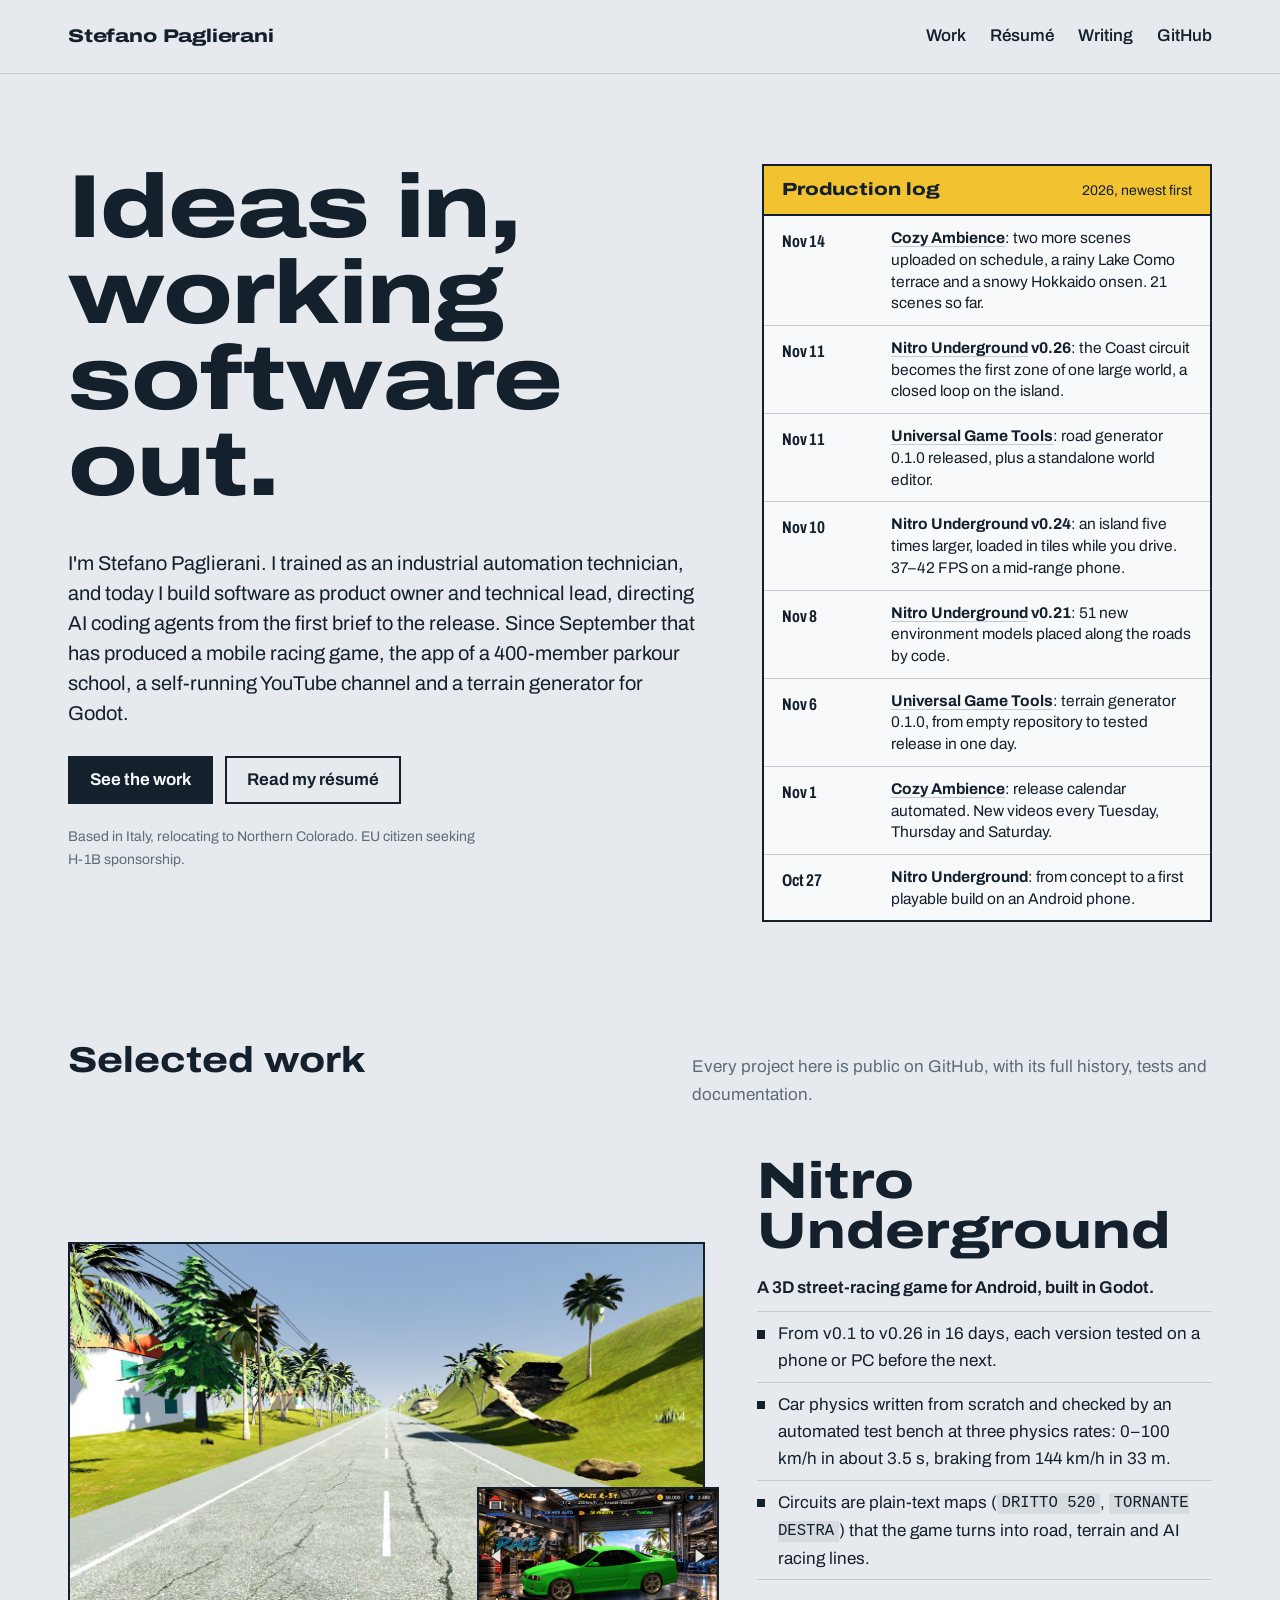
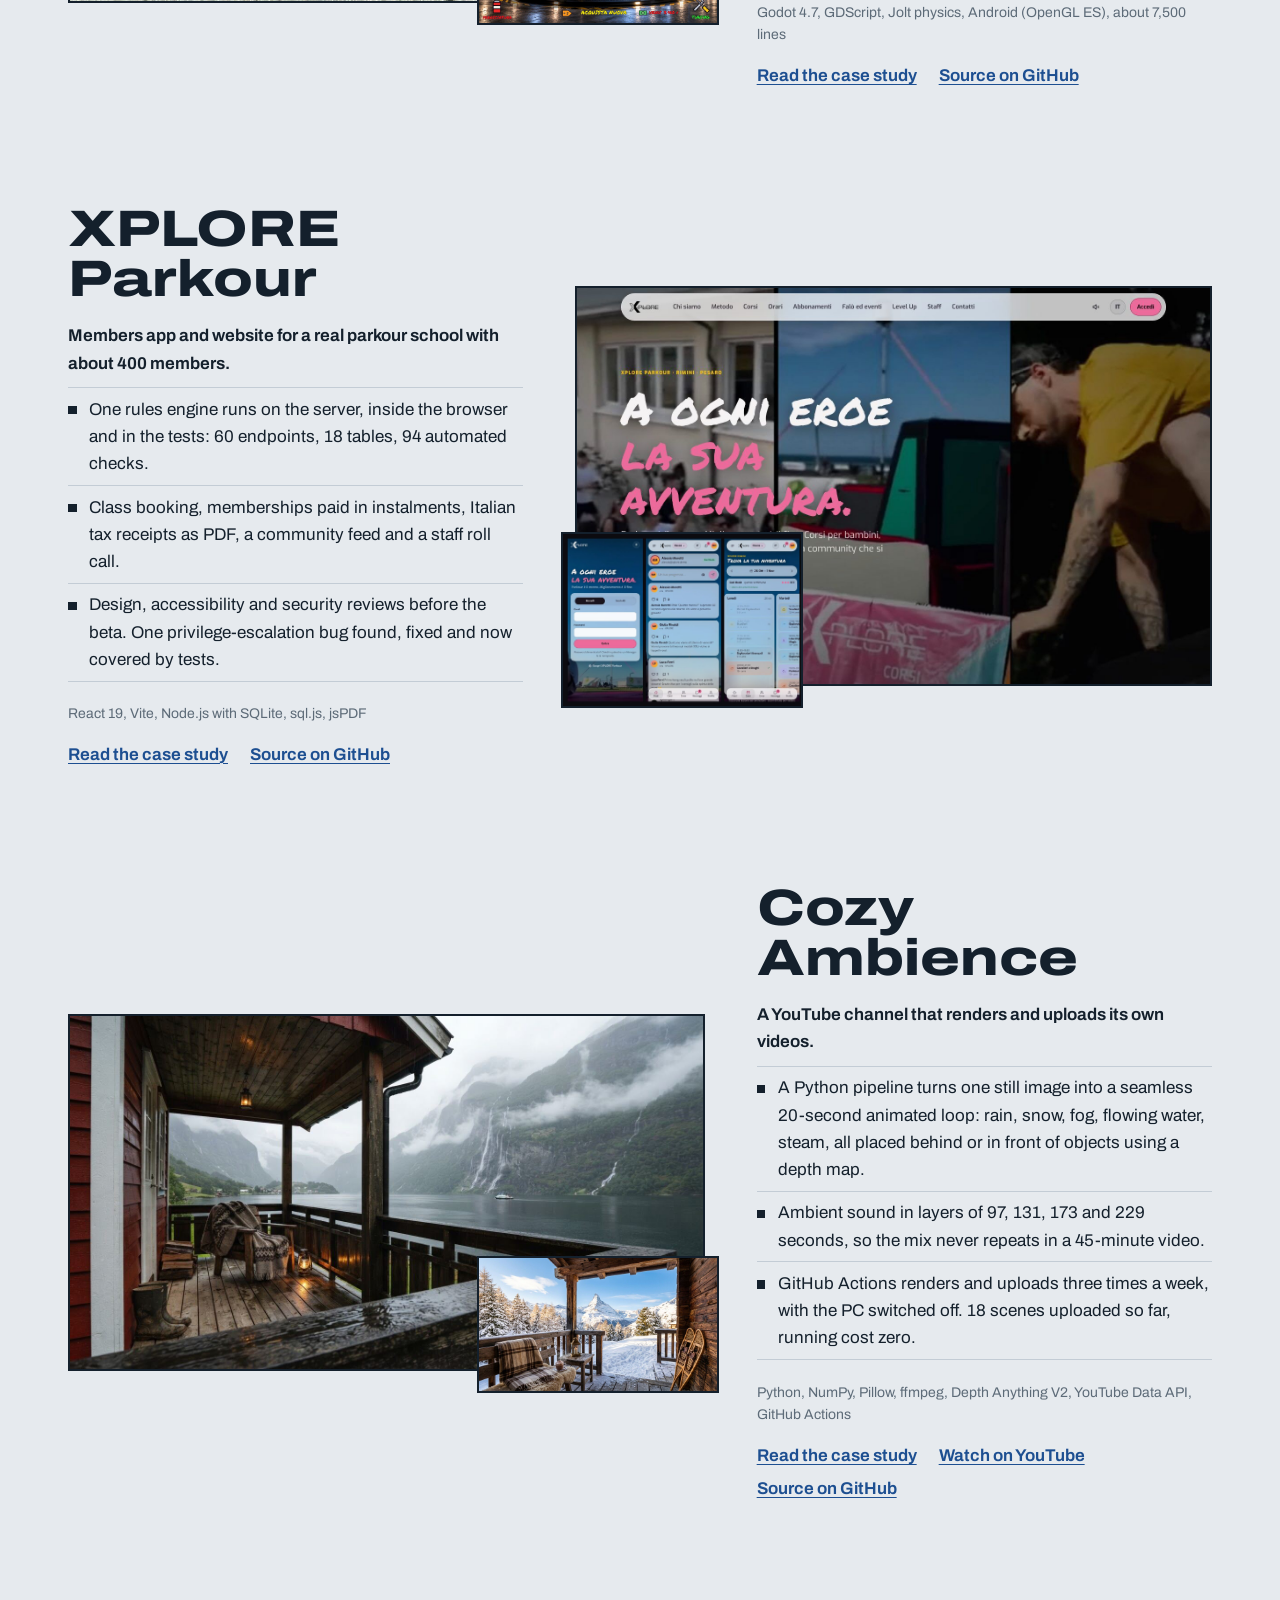
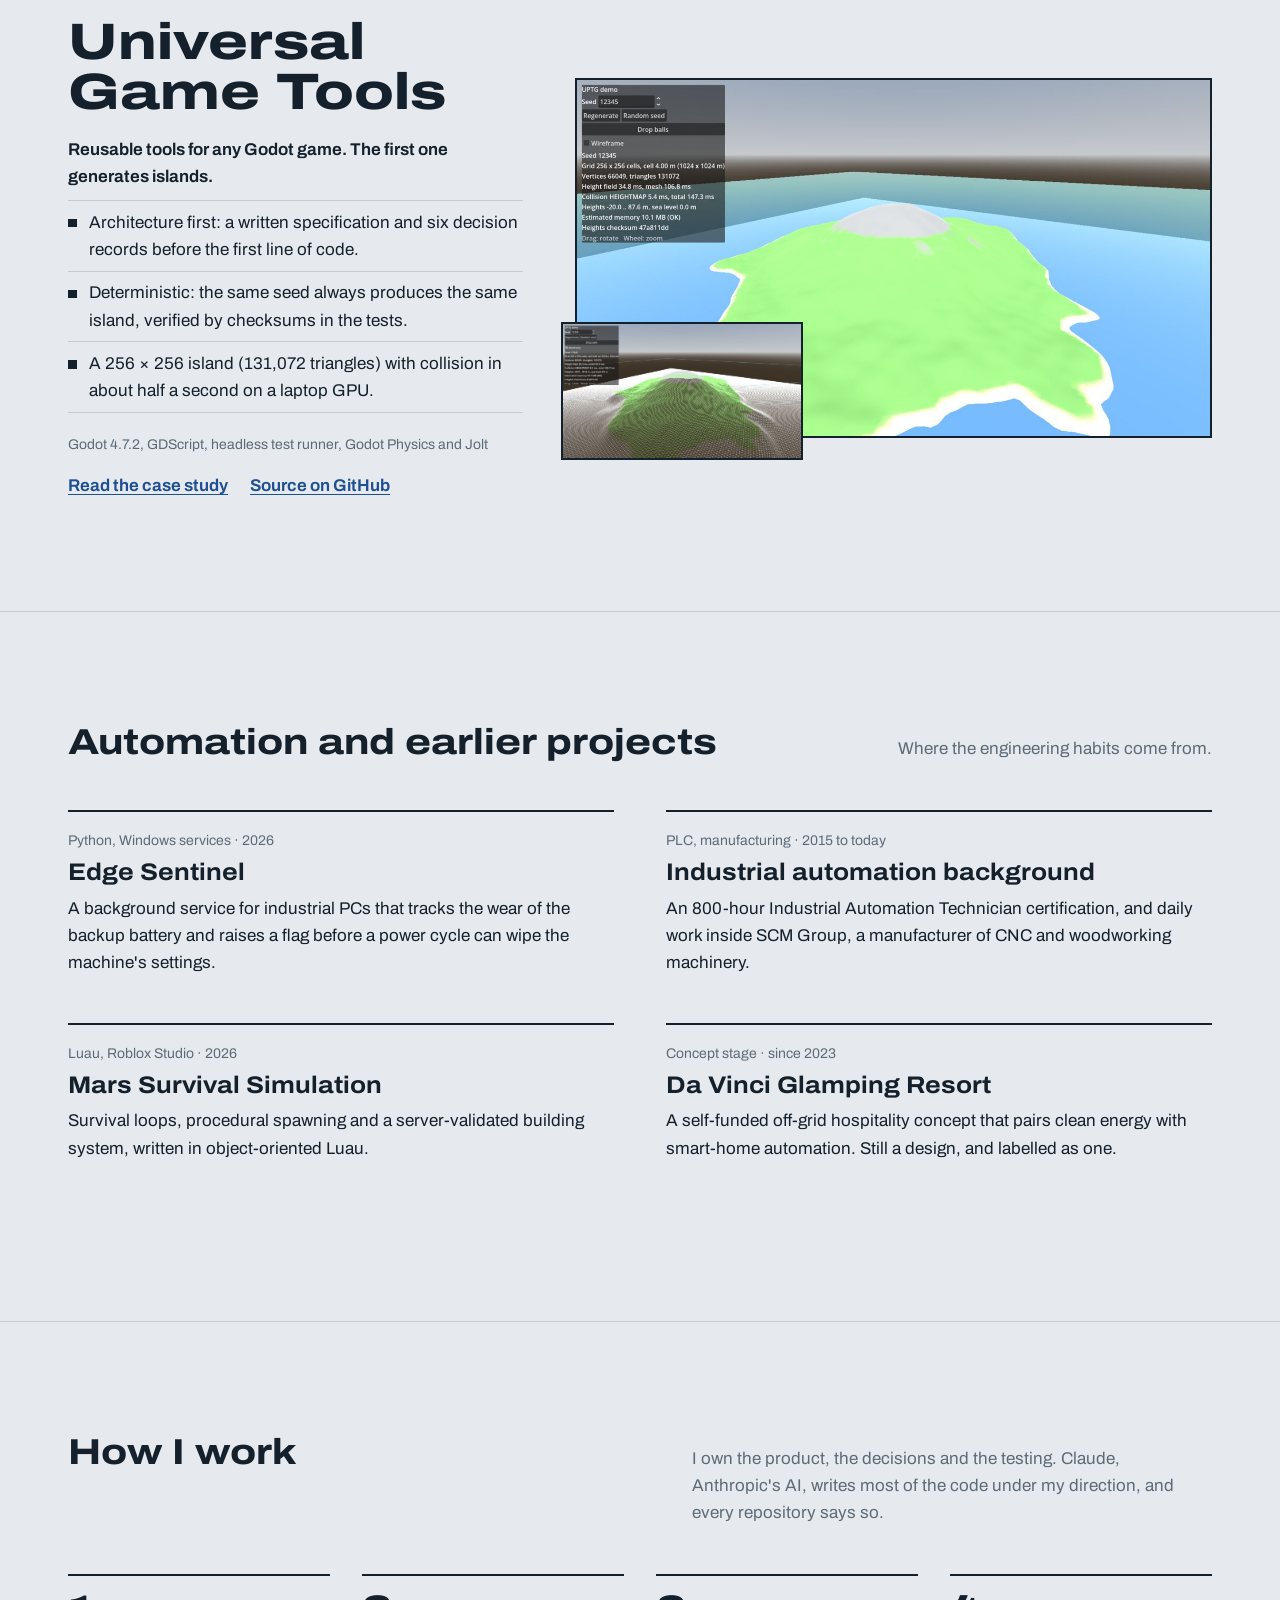
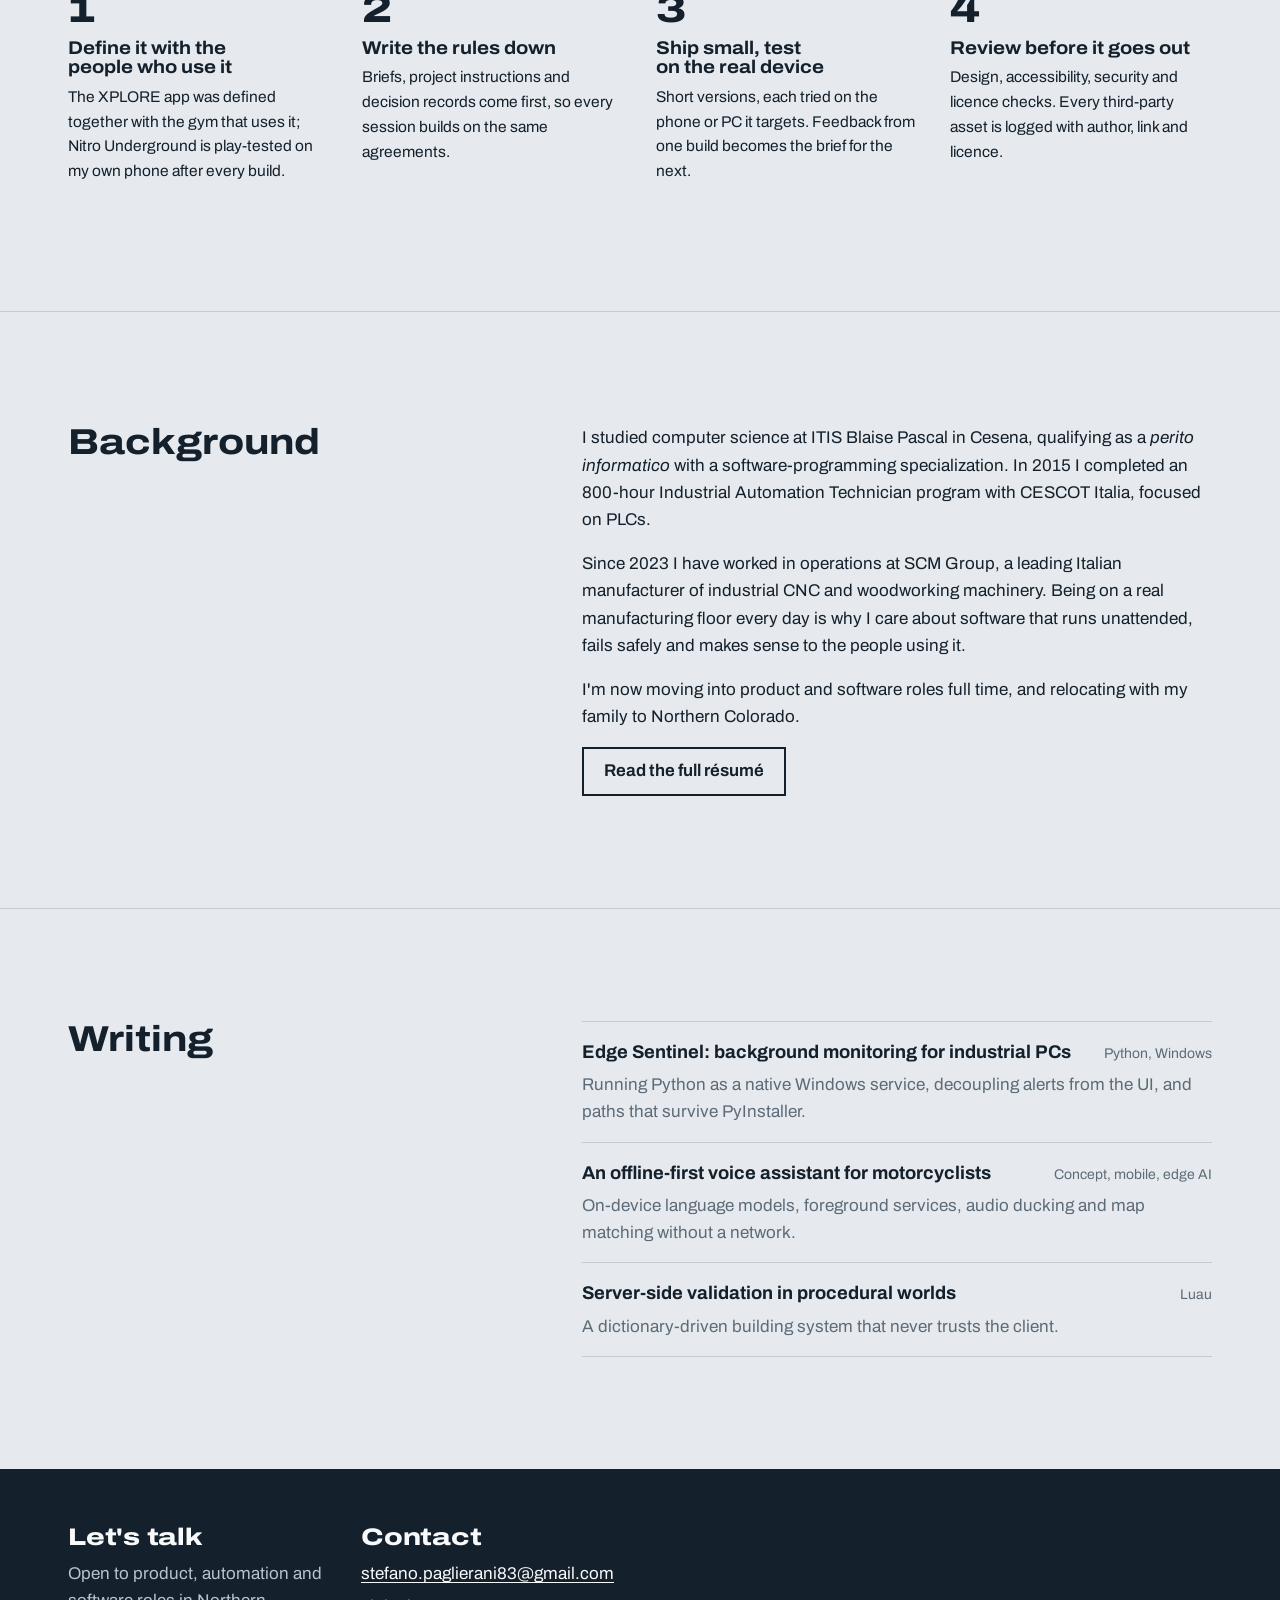
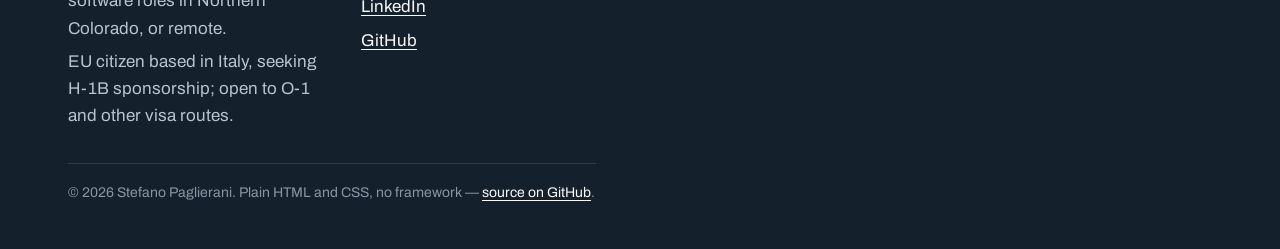
==== commit 9b697614: "Weekly update: Nitro Underground v0.26, road generator 0.1.0, 21 Cozy scenes - Production log: four " ====
--- a/index.html
+++ b/index.html
@@ -39,14 +39,14 @@
     <aside class="log" aria-labelledby="log-title">
       <div class="log-title"><h2 id="log-title">Production log</h2><span>2026, newest first</span></div>
       <ol>
-<li><time datetime="2026-11-08">Nov 8</time><span class="what"><b><a href="project-nitro-underground.html">Nitro Underground</a> v0.21</b>: 51 new environment models. The 26th playable build in 13 days.</span></li>
+<li><time datetime="2026-11-14">Nov 14</time><span class="what"><b><a href="project-cozy-ambience.html">Cozy Ambience</a></b>: two more scenes uploaded on schedule, a rainy Lake Como terrace and a snowy Hokkaido onsen. 21 scenes so far.</span></li>
+<li><time datetime="2026-11-11">Nov 11</time><span class="what"><b><a href="project-nitro-underground.html">Nitro Underground</a> v0.26</b>: the Coast circuit becomes the first zone of one large world, a closed loop on the island.</span></li>
+<li><time datetime="2026-11-11">Nov 11</time><span class="what"><b><a href="project-universal-game-tools.html">Universal Game Tools</a></b>: road generator 0.1.0 released, plus a standalone world editor.</span></li>
+<li><time datetime="2026-11-10">Nov 10</time><span class="what"><b>Nitro Underground v0.24</b>: an island five times larger, loaded in tiles while you drive. 37&ndash;42 FPS on a mid-range phone.</span></li>
+<li><time datetime="2026-11-08">Nov 8</time><span class="what"><b><a href="project-nitro-underground.html">Nitro Underground</a> v0.21</b>: 51 new environment models placed along the roads by code.</span></li>
 <li><time datetime="2026-11-06">Nov 6</time><span class="what"><b><a href="project-universal-game-tools.html">Universal Game Tools</a></b>: terrain generator 0.1.0, from empty repository to tested release in one day.</span></li>
 <li><time datetime="2026-11-01">Nov 1</time><span class="what"><b><a href="project-cozy-ambience.html">Cozy Ambience</a></b>: release calendar automated. New videos every Tuesday, Thursday and Saturday.</span></li>
 <li><time datetime="2026-10-27">Oct 27</time><span class="what"><b>Nitro Underground</b>: from concept to a first playable build on an Android phone.</span></li>
-<li><time datetime="2026-10-26">Oct 26</time><span class="what"><b><a href="project-xplore-parkour.html">XPLORE Parkour</a></b>: beta 0.9 of the members app and website published.</span></li>
-<li><time datetime="2026-10-17">Oct 17</time><span class="what"><b>Cozy Ambience</b>: zero-cost video pipeline goes live on GitHub Actions.</span></li>
-<li><time datetime="2026-09">Sep</time><span class="what"><b>XPLORE Parkour</b>: product defined with the gym, work starts.</span></li>
-<li><time datetime="2026-09-06">Sep 6</time><span class="what"><b><a href="project-edge-sentinel.html">Edge Sentinel</a></b>: battery monitor for industrial PCs published as a Windows service.</span></li>
       </ol>
     </aside>
   </div>
@@ -67,7 +67,7 @@
   <div class="work-text">
     <h3><a href="project-nitro-underground.html">Nitro Underground</a></h3>
     <p class="kind">A 3D street-racing game for Android, built in Godot.</p>
-    <ul class="facts"><li>26 playable versions in 13 days, each one tested on a phone or PC before the next.</li><li>Car physics written from scratch and checked by an automated test bench: 0&ndash;100 km/h in 3.5 s, jumps within 2.5% of the ideal ballistic path.</li><li>Circuits are plain-text maps (<code>DRITTO 520</code>, <code>TORNANTE DESTRA</code>) that the game turns into road, terrain and AI racing lines.</li></ul>
+    <ul class="facts"><li>From v0.1 to v0.26 in 16 days, each version tested on a phone or PC before the next.</li><li>Car physics written from scratch and checked by an automated test bench at three physics rates: 0&ndash;100 km/h in about 3.5 s, braking from 144 km/h in 33 m.</li><li>Circuits are plain-text maps (<code>DRITTO 520</code>, <code>TORNANTE DESTRA</code>) that the game turns into road, terrain and AI racing lines.</li></ul>
     <p class="stack">Godot 4.7, GDScript, Jolt physics, Android (OpenGL ES), about 7,500 lines</p>
     <div class="links"><a href="project-nitro-underground.html">Read the case study</a><a href="https://github.com/stefanopaglierani/nitro-underground">Source on GitHub</a></div>
   </div>
--- a/assets/css/site.css
+++ b/assets/css/site.css
@@ -295,7 +295,7 @@
   .work-item:nth-child(even) .work-media { order: 0; }
   .work-media .inset { display: none; }
   .process { grid-template-columns: repeat(2, minmax(0, 1fr)); }
-  .case-body { grid-template-columns: 1fr; }
+  .case-body { grid-template-columns: minmax(0, 1fr); }
   .case-body > h2, .resume-side { position: static; }
 }
 @media (max-width: 640px) {
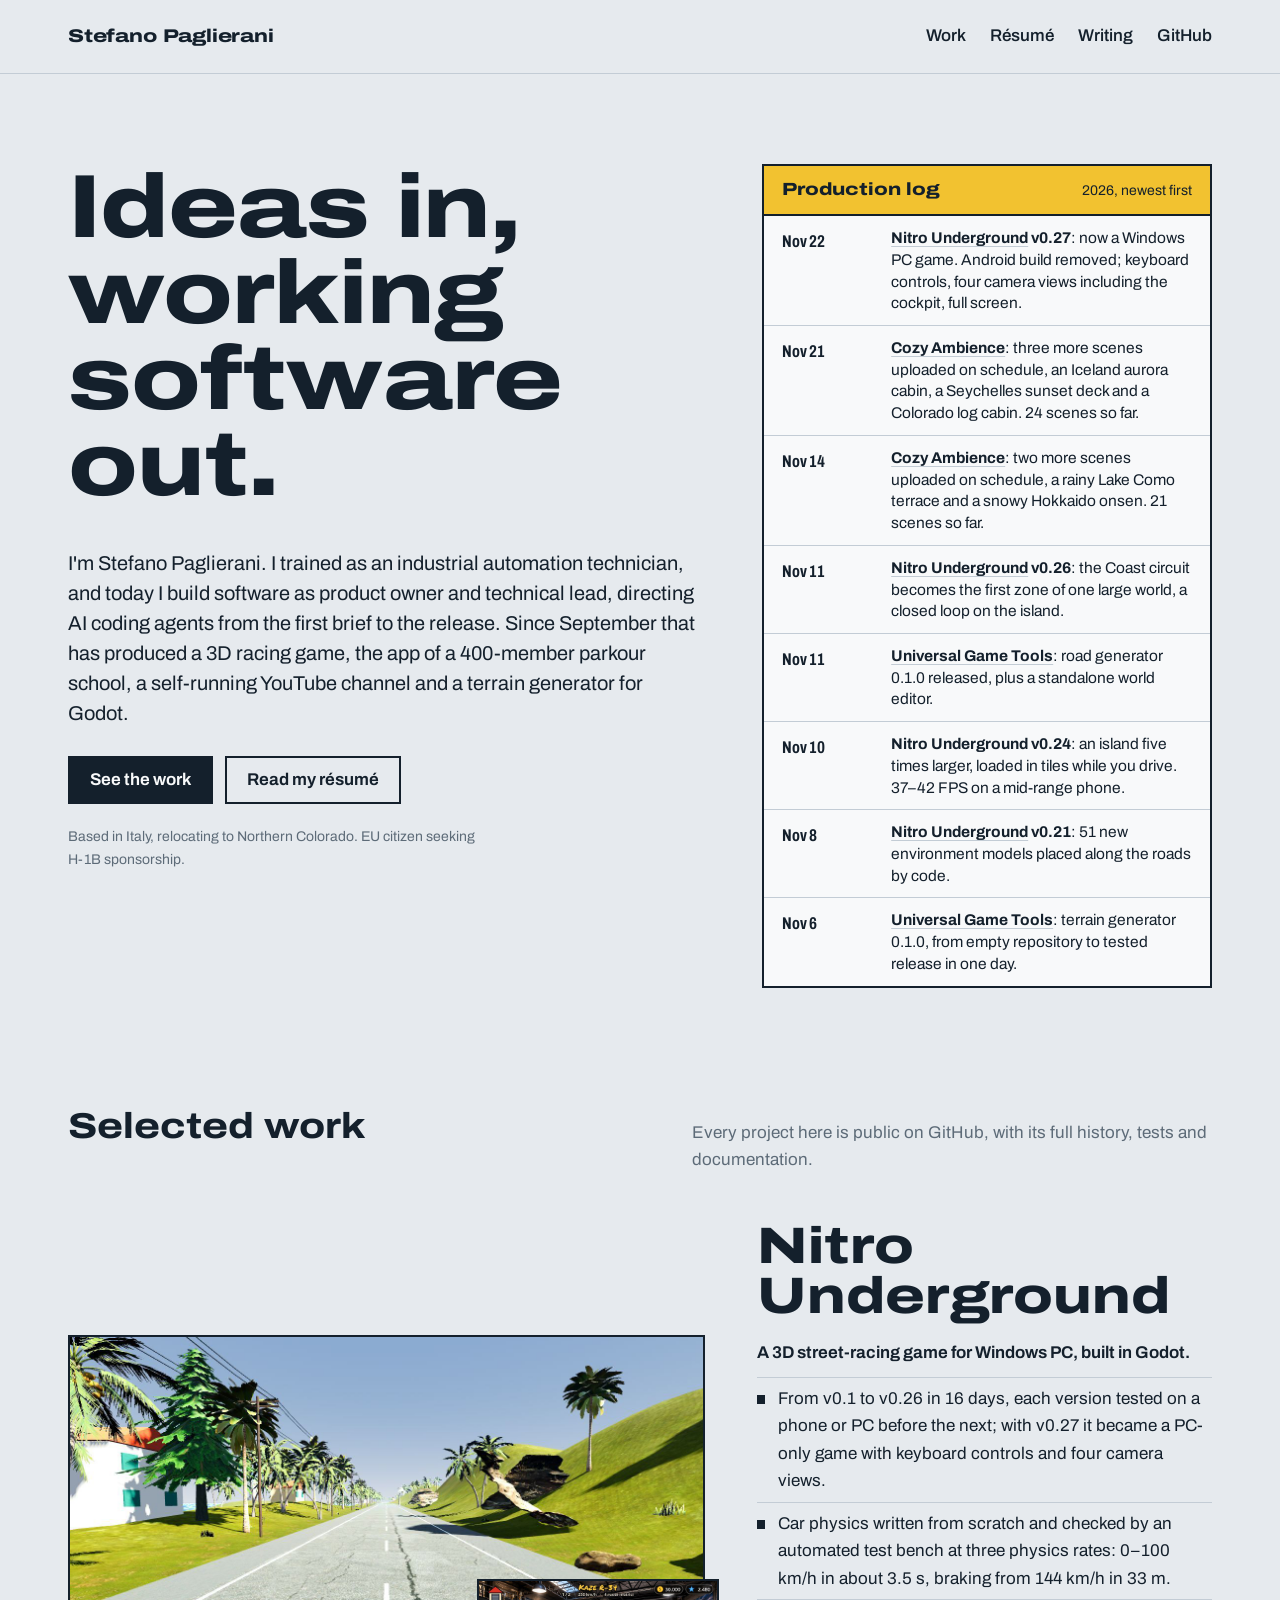
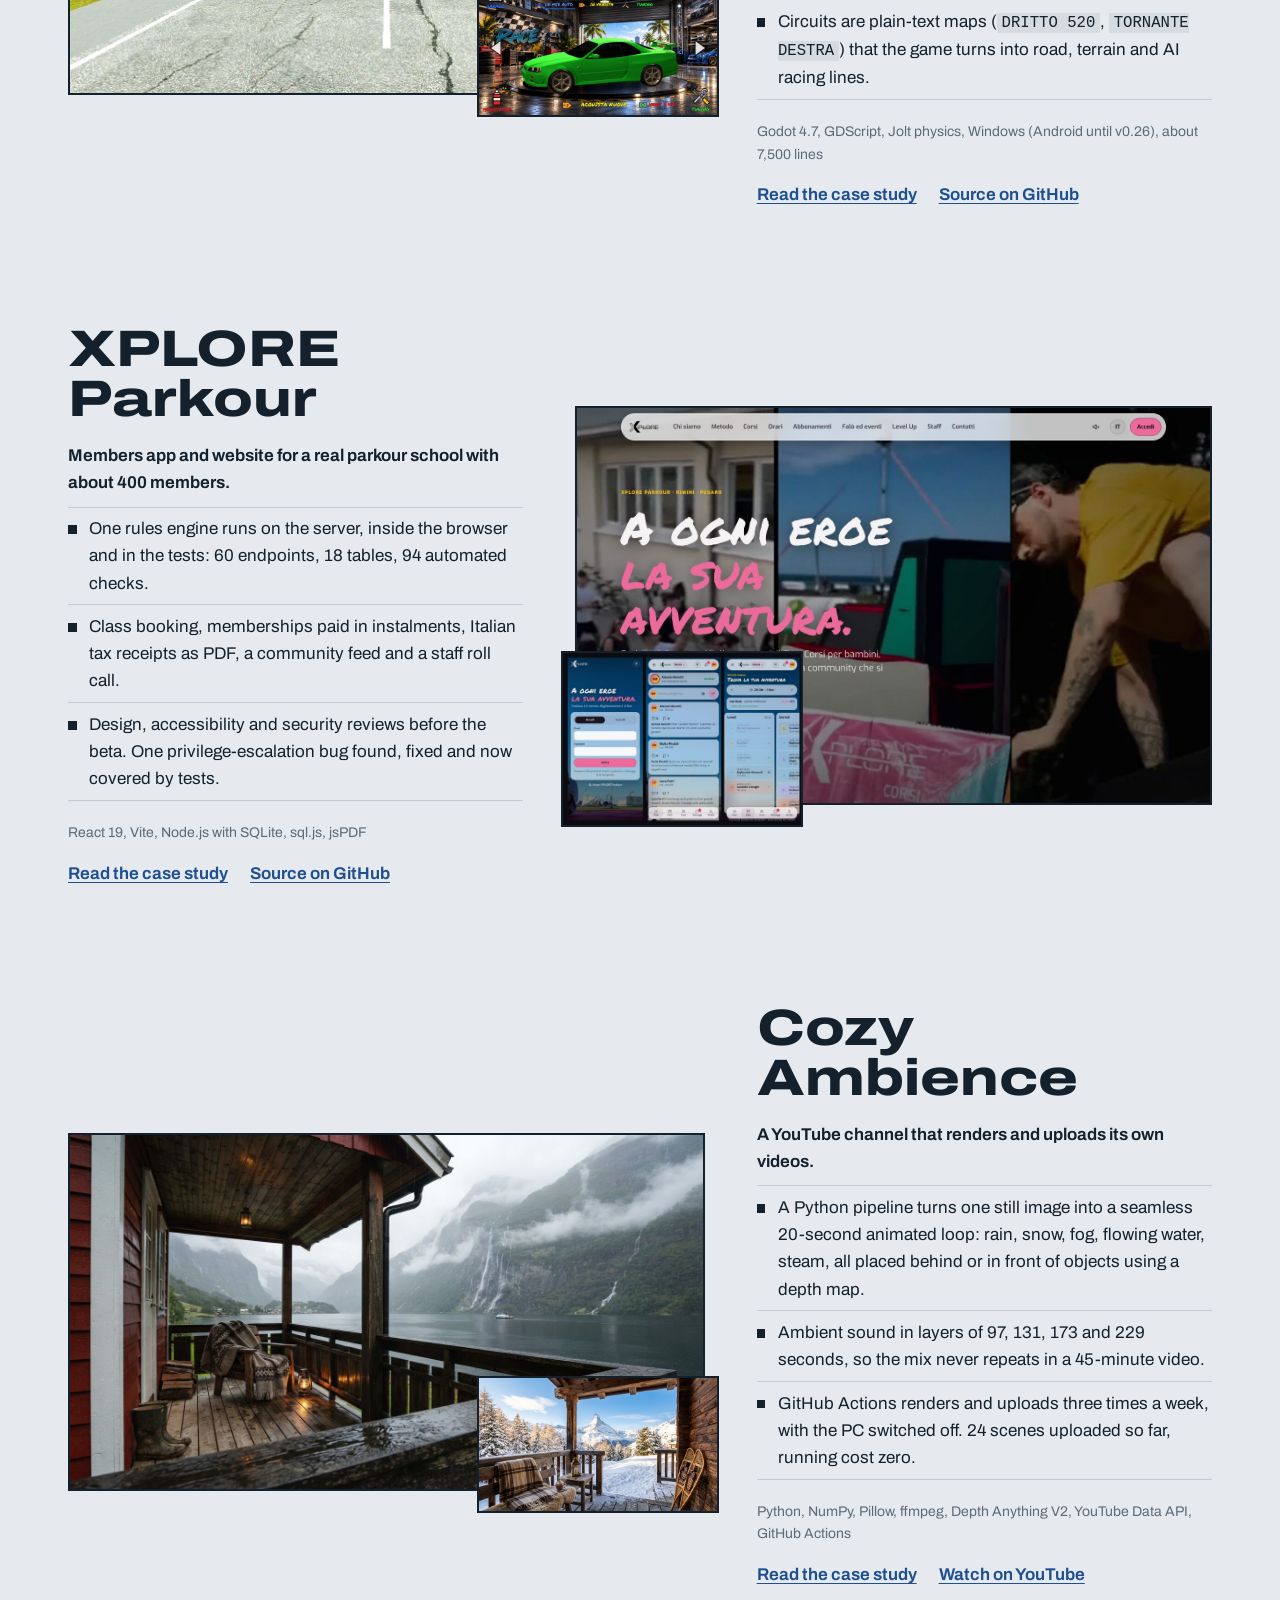
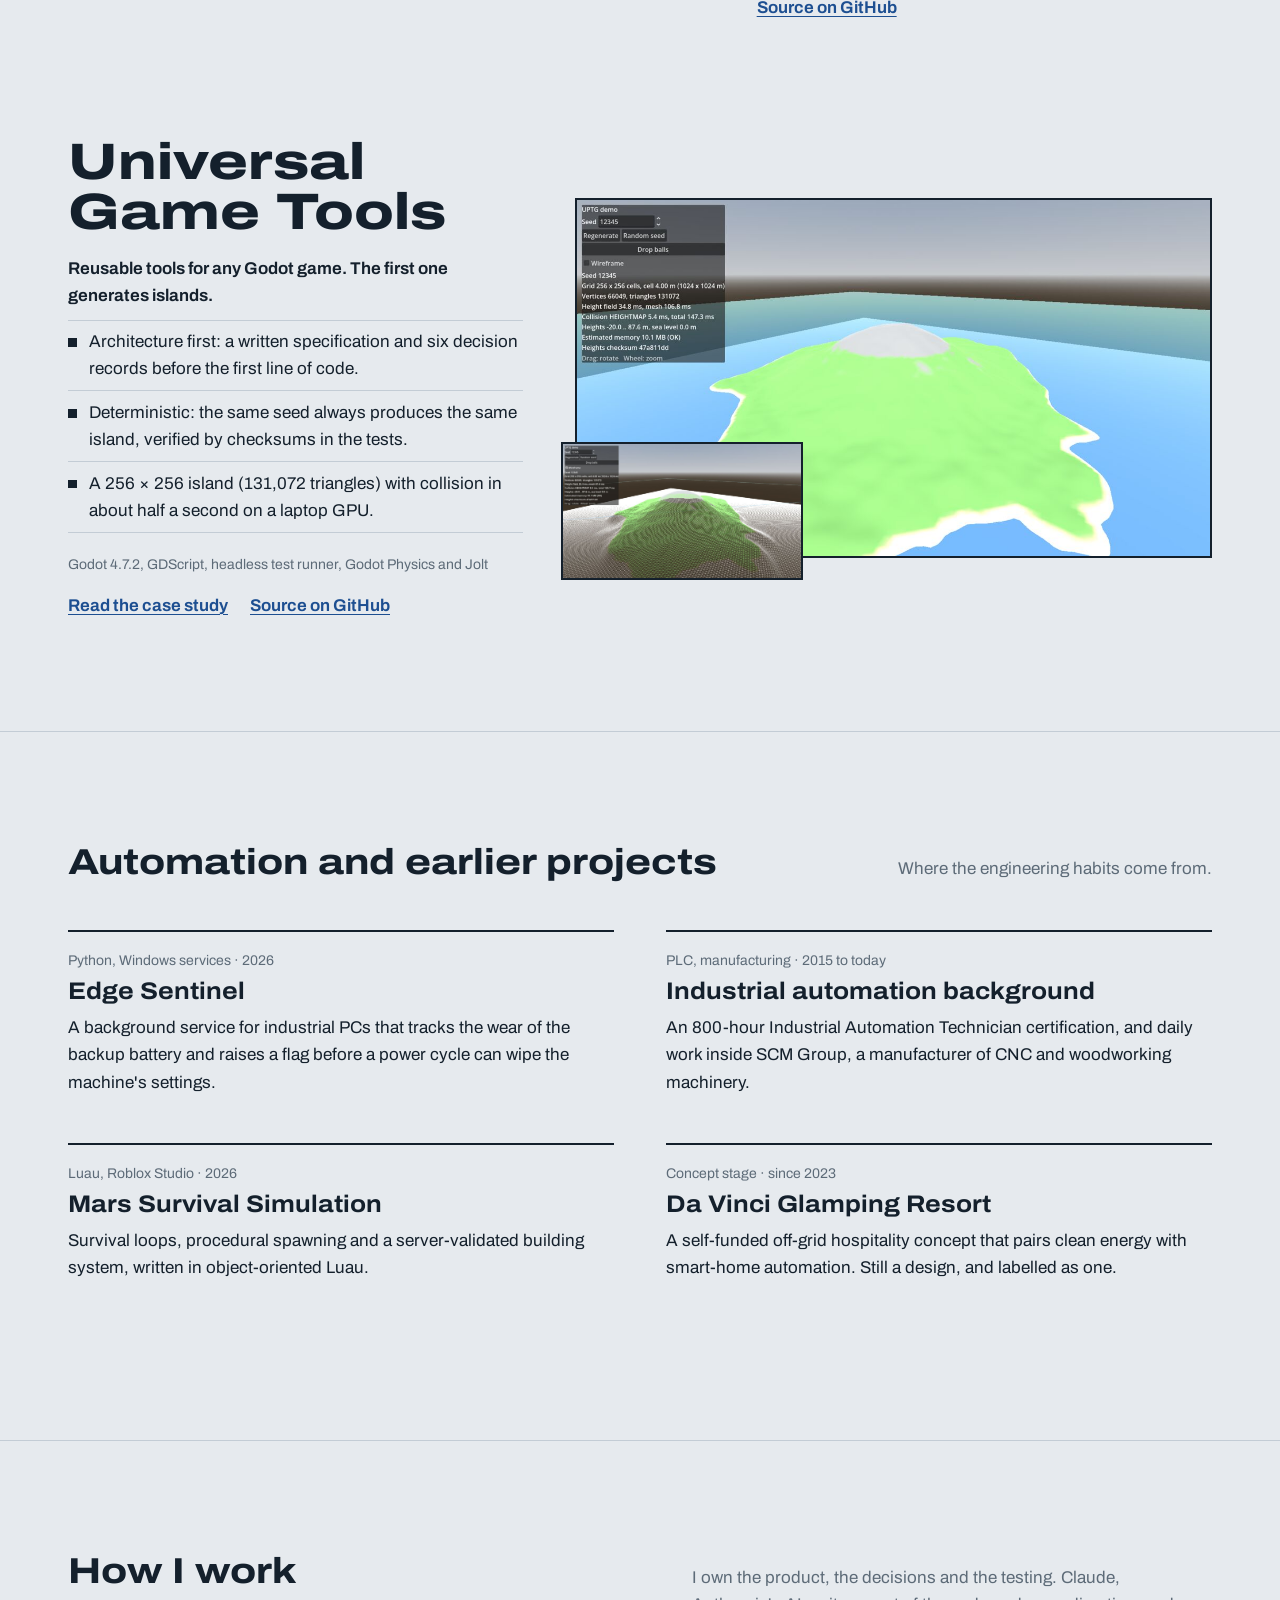
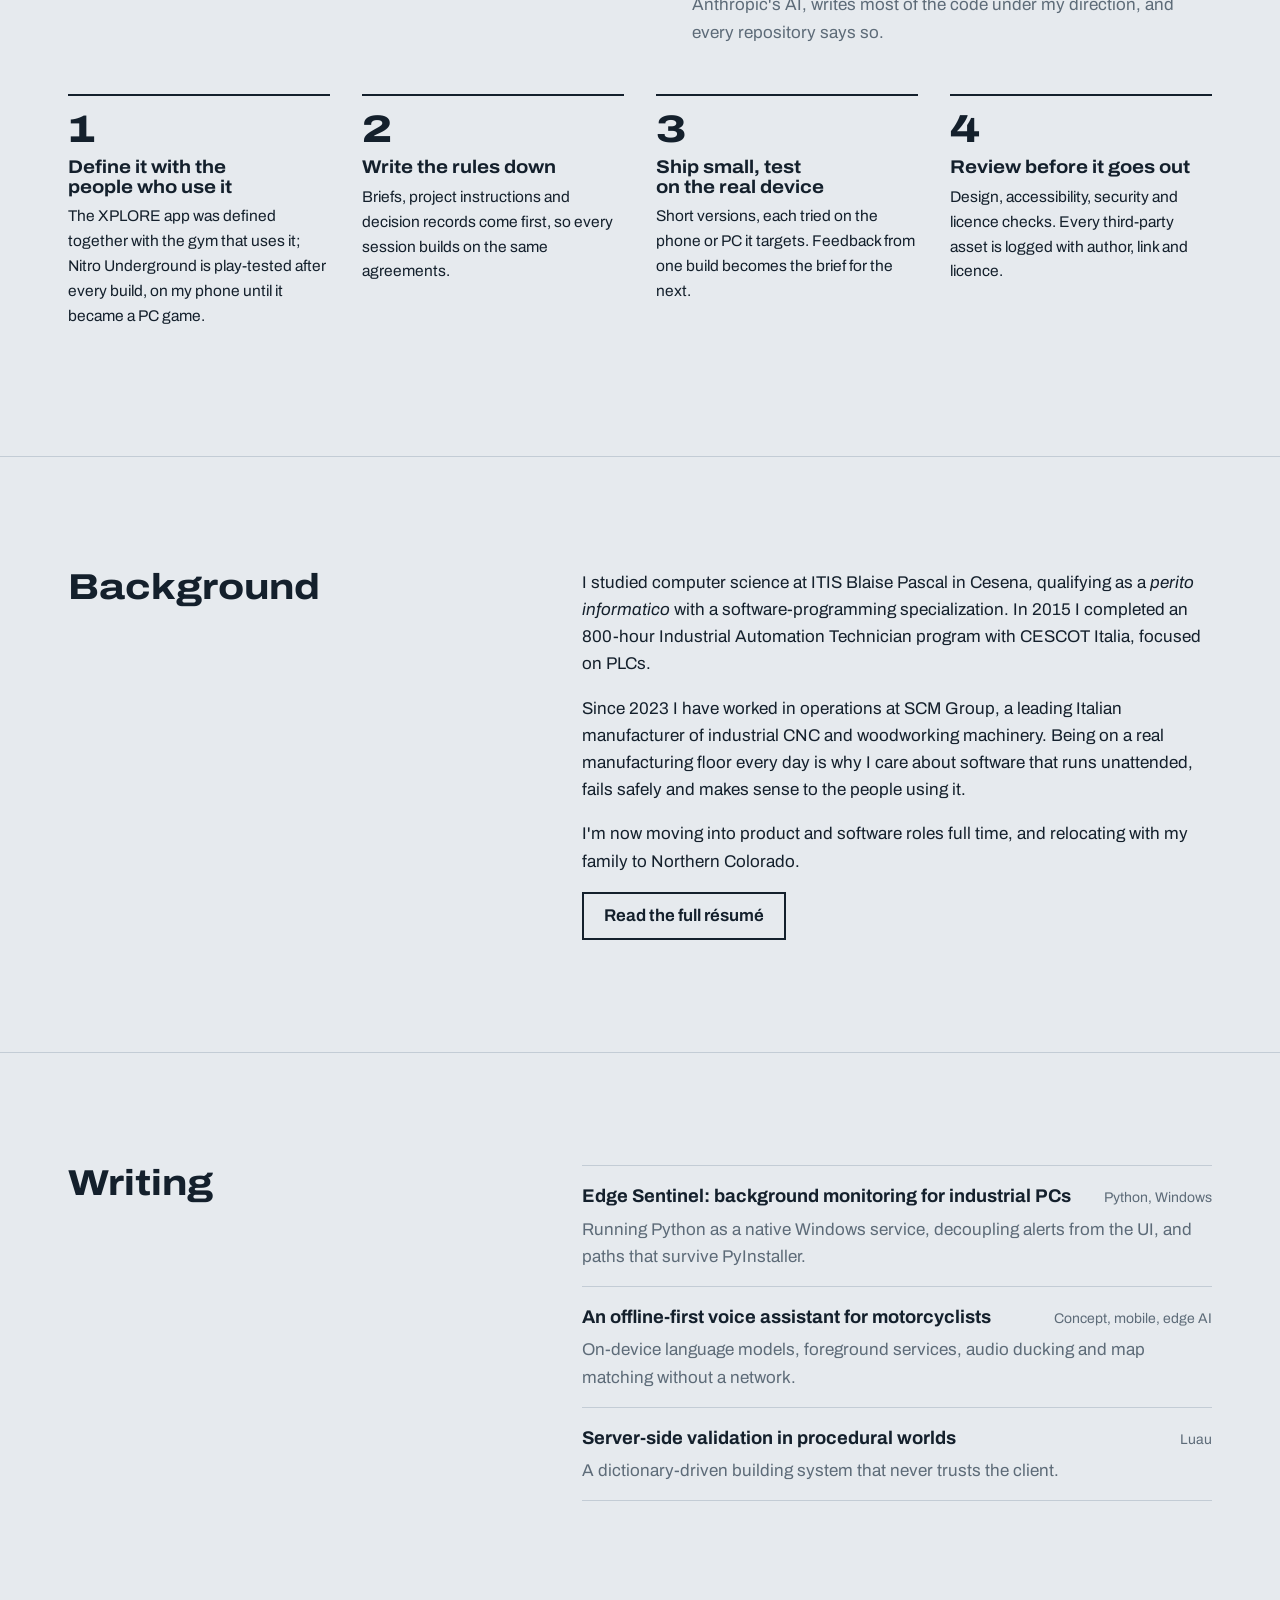
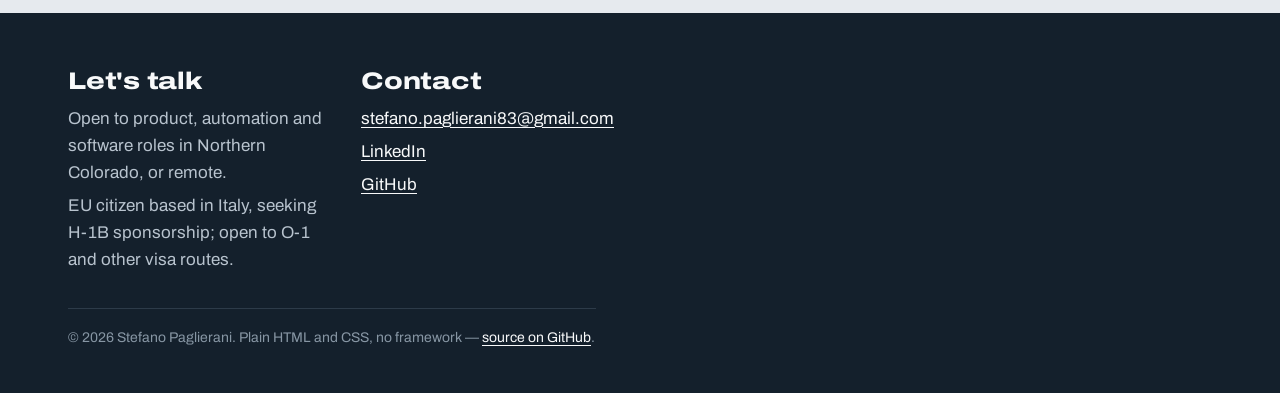
==== commit fb23d982: "Weekly update: Nitro Underground v0.27 (Windows PC only), 24 Cozy scenes - Nitro Underground: the ga" ====
--- a/index.html
+++ b/index.html
@@ -4,9 +4,9 @@
 <meta charset="UTF-8">
 <meta name="viewport" content="width=device-width, initial-scale=1">
 <title>Stefano Paglierani — product builder, AI-directed software, industrial automation</title>
-<meta name="description" content="Portfolio of Stefano Paglierani: a mobile racing game, a parkour school app, a self-running YouTube channel and a Godot terrain generator, built as product owner directing AI coding agents.">
+<meta name="description" content="Portfolio of Stefano Paglierani: a 3D racing game, a parkour school app, a self-running YouTube channel and a Godot terrain generator, built as product owner directing AI coding agents.">
 <meta property="og:title" content="Stefano Paglierani — product builder, AI-directed software, industrial automation">
-<meta property="og:description" content="Portfolio of Stefano Paglierani: a mobile racing game, a parkour school app, a self-running YouTube channel and a Godot terrain generator, built as product owner directing AI coding agents.">
+<meta property="og:description" content="Portfolio of Stefano Paglierani: a 3D racing game, a parkour school app, a self-running YouTube channel and a Godot terrain generator, built as product owner directing AI coding agents.">
 <meta property="og:type" content="website">
 <meta property="og:image" content="assets/img/nitro/v0.21-costa.jpg">
 <meta name="theme-color" content="#e6eaee">
@@ -29,7 +29,7 @@
   <div class="wrap hero-grid">
     <div>
       <h1 class="wide">Ideas in, working software out.</h1>
-      <p class="lead">I'm Stefano Paglierani. I trained as an industrial automation technician, and today I build software as product owner and technical lead, directing AI coding agents from the first brief to the release. Since September that has produced a mobile racing game, the app of a 400-member parkour school, a self-running YouTube channel and a terrain generator for Godot.</p>
+      <p class="lead">I'm Stefano Paglierani. I trained as an industrial automation technician, and today I build software as product owner and technical lead, directing AI coding agents from the first brief to the release. Since September that has produced a 3D racing game, the app of a 400-member parkour school, a self-running YouTube channel and a terrain generator for Godot.</p>
       <div class="actions">
         <a class="btn solid" href="#work">See the work</a>
         <a class="btn" href="resume.html">Read my résumé</a>
@@ -39,14 +39,14 @@
     <aside class="log" aria-labelledby="log-title">
       <div class="log-title"><h2 id="log-title">Production log</h2><span>2026, newest first</span></div>
       <ol>
+<li><time datetime="2026-11-22">Nov 22</time><span class="what"><b><a href="project-nitro-underground.html">Nitro Underground</a> v0.27</b>: now a Windows PC game. Android build removed; keyboard controls, four camera views including the cockpit, full screen.</span></li>
+<li><time datetime="2026-11-21">Nov 21</time><span class="what"><b><a href="project-cozy-ambience.html">Cozy Ambience</a></b>: three more scenes uploaded on schedule, an Iceland aurora cabin, a Seychelles sunset deck and a Colorado log cabin. 24 scenes so far.</span></li>
 <li><time datetime="2026-11-14">Nov 14</time><span class="what"><b><a href="project-cozy-ambience.html">Cozy Ambience</a></b>: two more scenes uploaded on schedule, a rainy Lake Como terrace and a snowy Hokkaido onsen. 21 scenes so far.</span></li>
 <li><time datetime="2026-11-11">Nov 11</time><span class="what"><b><a href="project-nitro-underground.html">Nitro Underground</a> v0.26</b>: the Coast circuit becomes the first zone of one large world, a closed loop on the island.</span></li>
 <li><time datetime="2026-11-11">Nov 11</time><span class="what"><b><a href="project-universal-game-tools.html">Universal Game Tools</a></b>: road generator 0.1.0 released, plus a standalone world editor.</span></li>
 <li><time datetime="2026-11-10">Nov 10</time><span class="what"><b>Nitro Underground v0.24</b>: an island five times larger, loaded in tiles while you drive. 37&ndash;42 FPS on a mid-range phone.</span></li>
 <li><time datetime="2026-11-08">Nov 8</time><span class="what"><b><a href="project-nitro-underground.html">Nitro Underground</a> v0.21</b>: 51 new environment models placed along the roads by code.</span></li>
 <li><time datetime="2026-11-06">Nov 6</time><span class="what"><b><a href="project-universal-game-tools.html">Universal Game Tools</a></b>: terrain generator 0.1.0, from empty repository to tested release in one day.</span></li>
-<li><time datetime="2026-11-01">Nov 1</time><span class="what"><b><a href="project-cozy-ambience.html">Cozy Ambience</a></b>: release calendar automated. New videos every Tuesday, Thursday and Saturday.</span></li>
-<li><time datetime="2026-10-27">Oct 27</time><span class="what"><b>Nitro Underground</b>: from concept to a first playable build on an Android phone.</span></li>
       </ol>
     </aside>
   </div>
@@ -66,9 +66,9 @@
   </div>
   <div class="work-text">
     <h3><a href="project-nitro-underground.html">Nitro Underground</a></h3>
-    <p class="kind">A 3D street-racing game for Android, built in Godot.</p>
-    <ul class="facts"><li>From v0.1 to v0.26 in 16 days, each version tested on a phone or PC before the next.</li><li>Car physics written from scratch and checked by an automated test bench at three physics rates: 0&ndash;100 km/h in about 3.5 s, braking from 144 km/h in 33 m.</li><li>Circuits are plain-text maps (<code>DRITTO 520</code>, <code>TORNANTE DESTRA</code>) that the game turns into road, terrain and AI racing lines.</li></ul>
-    <p class="stack">Godot 4.7, GDScript, Jolt physics, Android (OpenGL ES), about 7,500 lines</p>
+    <p class="kind">A 3D street-racing game for Windows PC, built in Godot.</p>
+    <ul class="facts"><li>From v0.1 to v0.26 in 16 days, each version tested on a phone or PC before the next; with v0.27 it became a PC-only game with keyboard controls and four camera views.</li><li>Car physics written from scratch and checked by an automated test bench at three physics rates: 0&ndash;100 km/h in about 3.5 s, braking from 144 km/h in 33 m.</li><li>Circuits are plain-text maps (<code>DRITTO 520</code>, <code>TORNANTE DESTRA</code>) that the game turns into road, terrain and AI racing lines.</li></ul>
+    <p class="stack">Godot 4.7, GDScript, Jolt physics, Windows (Android until v0.26), about 7,500 lines</p>
     <div class="links"><a href="project-nitro-underground.html">Read the case study</a><a href="https://github.com/stefanopaglierani/nitro-underground">Source on GitHub</a></div>
   </div>
 </article>
@@ -93,7 +93,7 @@
   <div class="work-text">
     <h3><a href="project-cozy-ambience.html">Cozy Ambience</a></h3>
     <p class="kind">A YouTube channel that renders and uploads its own videos.</p>
-    <ul class="facts"><li>A Python pipeline turns one still image into a seamless 20-second animated loop: rain, snow, fog, flowing water, steam, all placed behind or in front of objects using a depth map.</li><li>Ambient sound in layers of 97, 131, 173 and 229 seconds, so the mix never repeats in a 45-minute video.</li><li>GitHub Actions renders and uploads three times a week, with the PC switched off. 18 scenes uploaded so far, running cost zero.</li></ul>
+    <ul class="facts"><li>A Python pipeline turns one still image into a seamless 20-second animated loop: rain, snow, fog, flowing water, steam, all placed behind or in front of objects using a depth map.</li><li>Ambient sound in layers of 97, 131, 173 and 229 seconds, so the mix never repeats in a 45-minute video.</li><li>GitHub Actions renders and uploads three times a week, with the PC switched off. 24 scenes uploaded so far, running cost zero.</li></ul>
     <p class="stack">Python, NumPy, Pillow, ffmpeg, Depth Anything V2, YouTube Data API, GitHub Actions</p>
     <div class="links"><a href="project-cozy-ambience.html">Read the case study</a><a href="https://www.youtube.com/@relaxing-video-b1k">Watch on YouTube</a><a href="https://github.com/stefanopaglierani/cozy-ambience">Source on GitHub</a></div>
   </div>
@@ -153,7 +153,7 @@
       <p>I own the product, the decisions and the testing. Claude, Anthropic's AI, writes most of the code under my direction, and every repository says so.</p>
     </div>
     <ol class="process">
-      <li><h3>Define it with the people who use it</h3><p>The XPLORE app was defined together with the gym that uses it; Nitro Underground is play-tested on my own phone after every build.</p></li>
+      <li><h3>Define it with the people who use it</h3><p>The XPLORE app was defined together with the gym that uses it; Nitro Underground is play-tested after every build, on my phone until it became a PC game.</p></li>
       <li><h3>Write the rules down</h3><p>Briefs, project instructions and decision records come first, so every session builds on the same agreements.</p></li>
       <li><h3>Ship small, test on the real device</h3><p>Short versions, each tried on the phone or PC it targets. Feedback from one build becomes the brief for the next.</p></li>
       <li><h3>Review before it goes out</h3><p>Design, accessibility, security and licence checks. Every third-party asset is logged with author, link and licence.</p></li>
